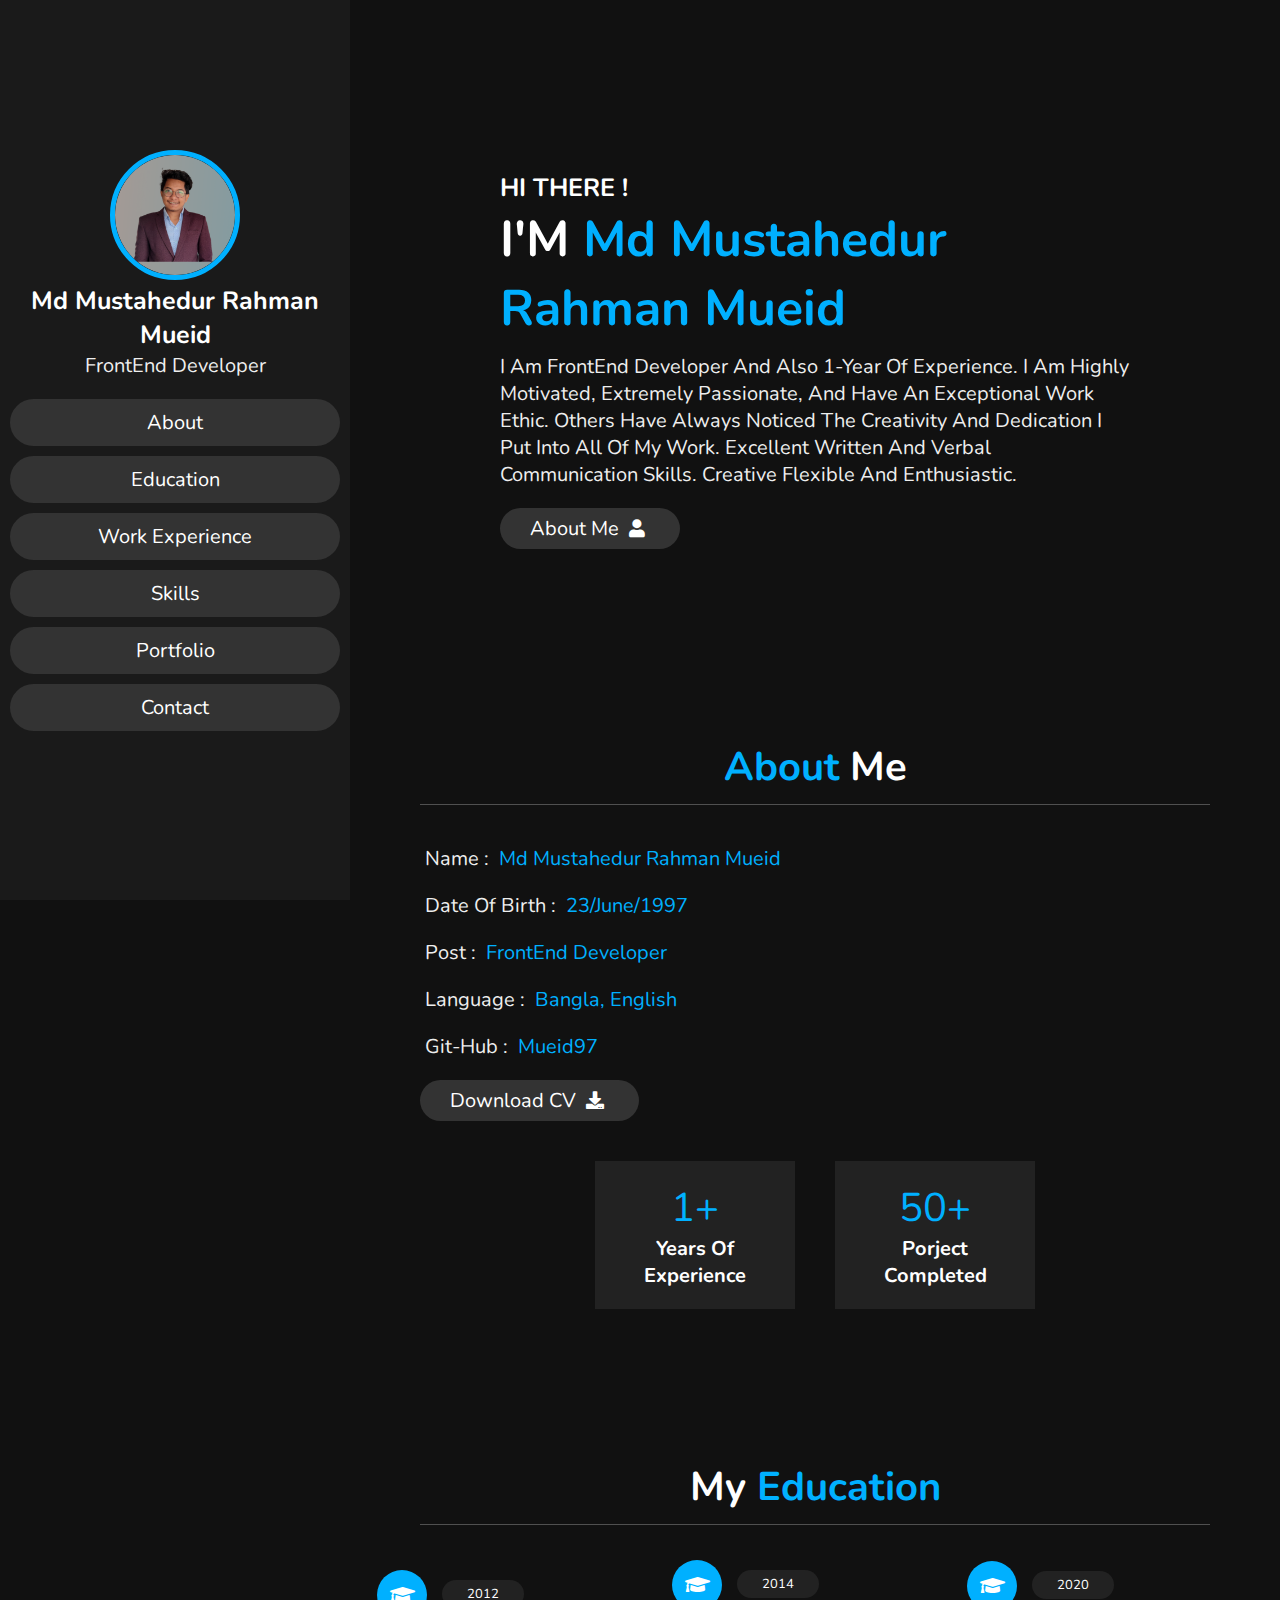
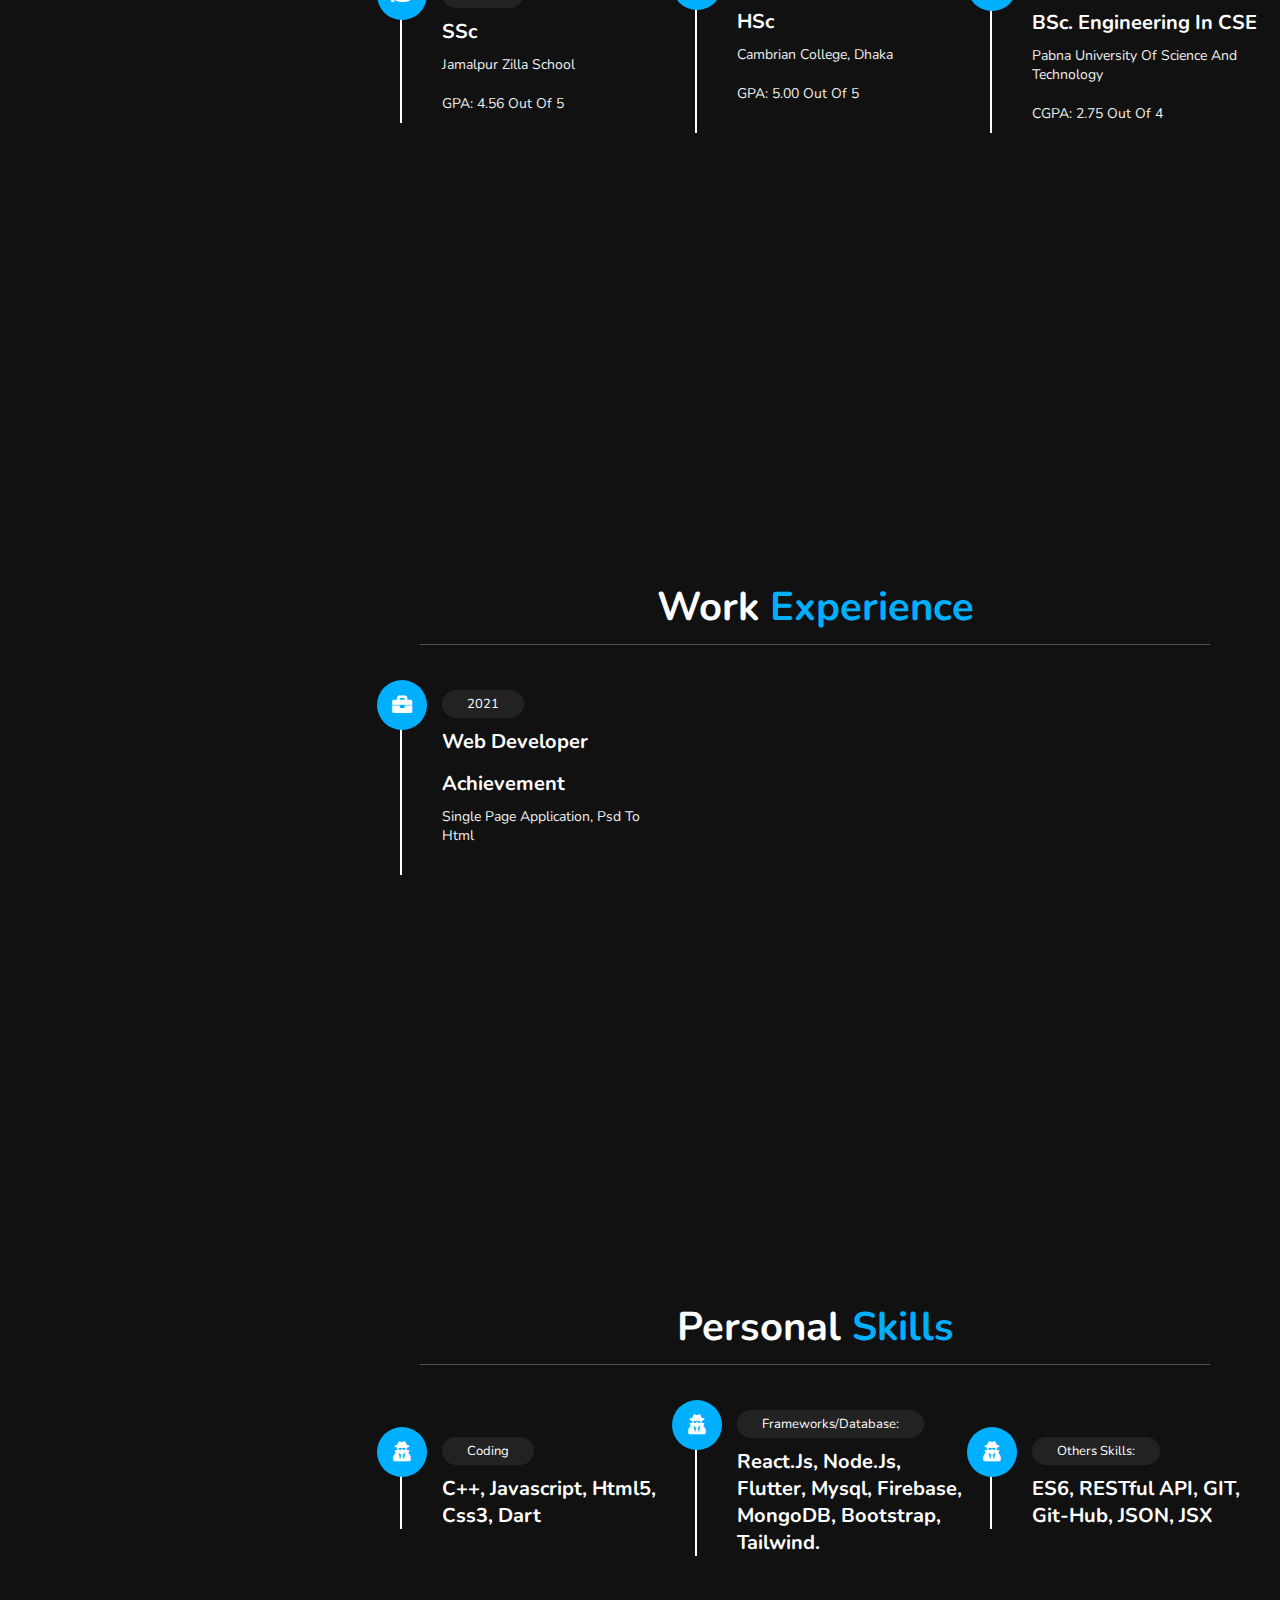
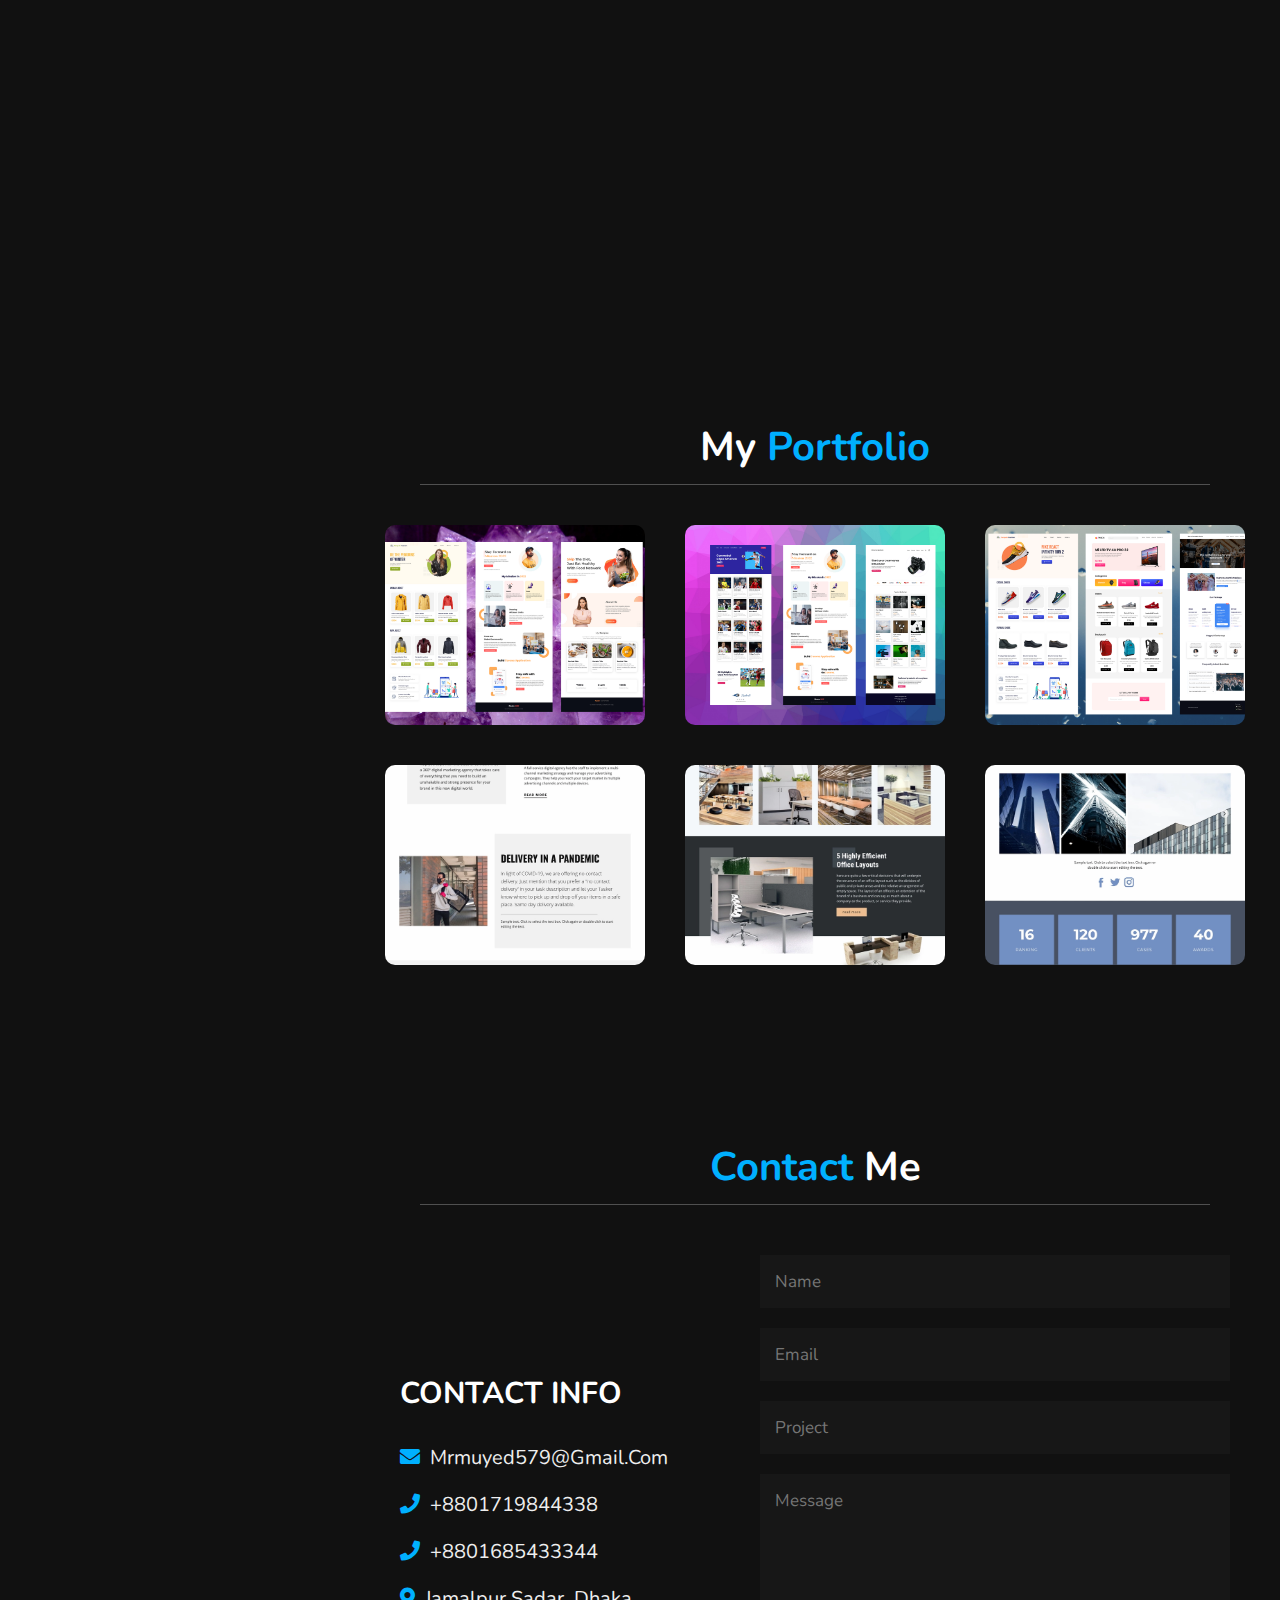
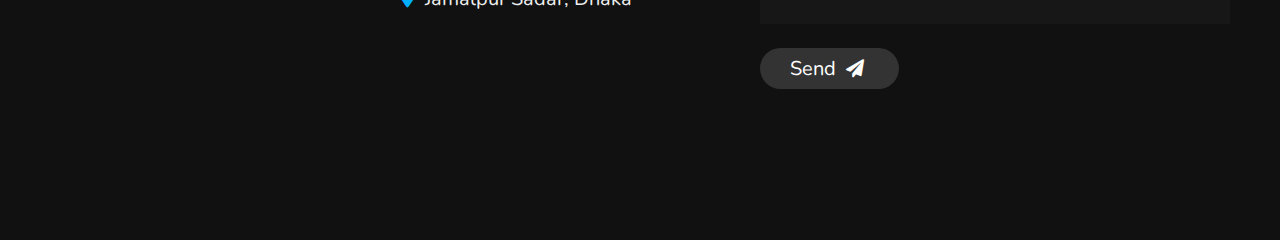
==== index.html @ 0972d4fb "simple protfolio done" ====
<!DOCTYPE html>
<html lang="en">
<head>
    <meta charset="UTF-8">
    <meta name="viewport" content="width=device-width, initial-scale=1.0">
    <title>Portfolio</title>

    <!-- font awesome cdn link  -->
    <link rel="stylesheet" href="https://cdnjs.cloudflare.com/ajax/libs/font-awesome/5.15.2/css/all.min.css">

    <!-- custom css file link  -->
    <link rel="stylesheet" href="css/style.css">

</head>
<body>
    
<!-- header section starts  -->

<header>

    <div class="user">
        <img src="images/shape-4 (1).png" alt="">
        <h3 class="name">Md Mustahedur Rahman Mueid</h3>
        <p class="post">FrontEnd developer</p>
    </div>

    <nav class="navbar">
        <ul>
            <li><a href="#about">about</a></li>
            <li><a href="#education">education</a></li>
            <li><a href="#work">Work experience</a></li>
            <li><a href="#skills">skills</a></li>
            <li><a href="#portfolio">portfolio</a></li>
            <li><a href="#contact">contact</a></li>
        </ul>
    </nav>

</header>

<!-- header section ends -->

<div id="menu" class="fas fa-bars"></div>

<!-- home section starts  -->

<section class="home" id="home">

    <h3>HI THERE !</h3>
    <h1>I'M <span>Md Mustahedur Rahman Mueid</span></h1>
    <p>I am FrontEnd Developer and also 1-year of experience. I am highly motivated, extremely passionate, and have an exceptional work ethic. Others have always noticed the creativity and dedication I put into all of my work. Excellent written and verbal communication skills. Creative flexible and enthusiastic.
    </p>
    <a href="#about"><button class="btn">about me <i class="fas fa-user"></i></button></a>

</section>

<!-- home section ends -->

<!-- about section starts  -->

<section class="about" id="about">

<h1 class="heading"> <span>about</span> me </h1>

<div class="row">

    <div class="info">
        <h3> <span> name : </span>Md Mustahedur Rahman Mueid</h3>
        <h3> <span> Date of Birth : </span> 23/June/1997 </h3>
        <h3> <span> post : </span> FrontEnd developer </h3>
        <h3> <span> language : </span> Bangla, English </h3>
        <h3> <span> Git-Hub : </span> <a href="https://github.com/Mueid97">Mueid97</a></h3>

        <a href="https://drive.google.com/file/d/1OnWCAaMsHZChs_PoecOBY8tFU3v3ATWL/view?usp=sharing"><button class="btn"> download CV <i class="fas fa-download"></i> </button></a>
    </div>

    <div class="counter">

        <div class="box">
            <span>1+</span>
            <h3>years of experience</h3>
        </div>

        <div class="box">
            <span>50+</span>
            <h3>porject completed</h3>
        </div>

    </div>

</div>

</section>

<!-- about section ends -->

<!-- education section starts  -->

<section class="education" id="education">

<h1 class="heading"> my <span>education</span> </h1>

<div class="box-container">

    <div class="box">
        <i class="fas fa-graduation-cap"></i>
        <span>2012</span>
        <h3>SSc</h3>
        <p>Jamalpur Zilla school</p>
        <p>GPA: 4.56 out of 5</p>
    </div>

    <div class="box">
        <i class="fas fa-graduation-cap"></i>
        <span>2014</span>
        <h3>HSc</h3>
        <p>Cambrian college, Dhaka</p>
        <p>GPA: 5.00 out of 5</p>
        <p></p>
    </div>

    <div class="box">
        <i class="fas fa-graduation-cap"></i>
        <span>2020</span>
        <h3>BSc. Engineering in CSE</h3>
        <p>Pabna University of Science and technology</p>
        <p>CGPA: 2.75 out of 4</p>
    </div>

</div>

</section>

<!-- education section ends -->
<section class="education" id="work">
    <h1 class="heading">Work<span> Experience</span> </h1>
    <div class="box-container">
        <div class="box">
            <i class="fas fa-solid fa-briefcase"></i>
            <span>2021</span>
            <h3>Web developer</h3>
            <h3>Achievement</h3>
            <p>single page application, Psd to html</p>
            <p></p>
        </div>
    
        
    </div>
</section>

<section class="education" id="skills">
    <h1 class="heading">Personal<span> Skills</span> </h1>
    <div class="box-container">
        <div class="box">
            <i class="fas fa-solid fa-user-secret"></i>
            <span>Coding</span>
            <h3>C++, javascript, html5, css3, dart</h3>
            
        </div>
        <div class="box">
            <i class="fas fa-solid fa-user-secret"></i>
            <span>Frameworks/Database:</span>
            <h3>React.js, Node.js, Flutter, Mysql,
                Firebase, MongoDB, Bootstrap,
                Tailwind.</h3>
            
        </div>
        <div class="box">
            <i class="fas fa-solid fa-user-secret"></i>
            <span>Others Skills:</span>
            <h3>ES6, RESTful API, GIT, Git-hub, JSON,
                JSX</h3>
            
        </div>
    
        
    </div>
</section>
<!-- portfolio section starts  -->

<section class="portfolio" id="portfolio">

<h1 class="heading"> my <span>portfolio</span> </h1>

<div class="box-container">

    <div class="box">
        <img src="images/Untitled design (2).png" alt="">
    </div>

    <div class="box">
        <img src="images/Untitled design (5).png" alt="">
    </div>

    <div class="box">
        <img src="images/Untitled design (6).png" alt="">
    </div>

    <div class="box">
        <img src="images/my-temp (1).png" alt="">
    </div>

    <div class="box">
        <img src="images/my-temp (4).jpg" alt="">
    </div>

    <div class="box">
        <img src="images/my-temp (5).jpg" alt="">
    </div>

</div>

</section>

<!-- portfolio section ends -->

<!-- contact section starts  -->

<section class="contact" id="contact">

<h1 class="heading"> <span>contact</span> me </h1>

<div class="row">

    <div class="content">

        <h3 class="title">contact info</h3>

        <div class="info">
            <h3> <i class="fas fa-envelope"></i> mrmuyed579@gmail.com</h3>
            <h3> <i class="fas fa-phone"></i> +8801719844338</h3>
            <h3> <i class="fas fa-phone"></i> +8801685433344</h3>
            <h3> <i class="fas fa-map-marker-alt"></i> Jamalpur Sadar, dhaka </h3>
        </div>

    </div>

    <form action="">

        <input type="text" placeholder="name" class="box">
        <input type="email" placeholder="email" class="box">
        <input type="text" placeholder="project" class="box">
        <textarea name="" id="" cols="30" rows="10" class="box message" placeholder="message"></textarea>
        <button type="submit" class="btn"> send <i class="fas fa-paper-plane"></i> </button>

    </form>

</div>

</section>

<!-- contact section ends -->


<!-- scroll top button  -->

<a href="#home" class="top">
    <img src="images/scroll-top-img.png" alt="">
</a>















<!-- jquery cdn link  -->
<script src="https://cdnjs.cloudflare.com/ajax/libs/jquery/3.6.0/jquery.min.js"></script>

<!-- custom js file link  -->
<script src="js/script.js"></script>


</body>
</html>
---- css/style.css ----
@import url('https://fonts.googleapis.com/css2?family=Nunito:wght@200;300;400;600&display=swap');

:root{
    --blue:#00B0FF;
}

*{
    font-family: 'Nunito', sans-serif;
    margin:0; padding:0;
    box-sizing: border-box;
    text-decoration: none;
    outline: none; border:none;
    text-transform: capitalize;
    transition: all .2s linear;
}

*::selection{
    background:var(--blue);
    color:#333;
}

html{
    font-size: 62.5%;
    overflow-x: hidden;
}

html::-webkit-scrollbar{
    width:1.4rem;
}

html::-webkit-scrollbar-track{
    background:#222;
}

html::-webkit-scrollbar-thumb{
    background:var(--blue);
}

body{
    background:#111;
    overflow-x: hidden;
    padding-left: 35rem;
}

section{
    min-height: 80vh;
    padding:1rem;
}

.btn{
    padding:.7rem 3rem;
    background:#333;
    color:#fff;
    cursor: pointer;
    margin-top: 1rem;
    font-size: 2rem;
    border-radius: 5rem;
}

.btn i{
    padding:0 .5rem;
    font-size: 1.8rem;
}

.btn:hover{
    background:var(--blue);
}

.heading{
    text-align: center;
    margin:0 6rem;
    font-size: 4rem;
    padding:1rem;
    border-bottom: .1rem solid #fff4;
    color:#fff;
}

.heading span{
    color:var(--blue);
}

header{
    position: fixed;
    top:0; left:0;
    z-index: 1000;
    height:100%;
    width:35rem;
    background:#1a1a1a;
    display: flex;
    align-items: center;
    justify-content: center;
    flex-flow: column;
    text-align: center;
}

header .user img{
    height:13rem;
    width:13rem;
    border-radius: 50%;
    object-fit: cover;
    margin-bottom: 0;
    border:.5rem solid var(--blue);
}

header .user .name{
    font-size: 2.5rem;
    color:#fff;
}

header .user .post{
    font-size: 2rem;
    color:#eee;
   
}

header .navbar{
    width:100%;
    
}

header .navbar ul{
    list-style: none;
    padding:1rem 1rem;
}


header .navbar ul li a{
    display: block;
    padding:1rem;
    margin:1rem 0;
    background:#333;
    color:#fff;
    font-size: 2rem;
    border-radius: 5rem;
}

header .navbar ul li a:hover{
    background:var(--blue);
}

#menu{
    position: fixed;
    top:2rem; right:2rem;
    background:#333;
    color:#fff;
    cursor: pointer;
    font-size: 2.5rem;
    padding:1rem 1.5rem;
    z-index: 1000;
    display: none;
}

.home{
    display: flex;
    justify-content: center;
    flex-flow: column;
    padding:0 15rem;
}

.home h3{
    font-size: 2.5rem;
    color:#fff;
}

.home h1{
    font-size:5rem;
    color:#fff;
}

.home h1 span{
    color:var(--blue);
}

.home p{
    font-size:2rem;
    color:#eee;
    padding: 1rem 0;
}

.about .row{
    display: flex;
    align-items: center;
    justify-content: center;
    flex-wrap: wrap;
    padding:1rem 0;
}

.about .row .info{
    flex:1 1 48rem;
    padding:2rem 1rem;
    padding-left: 6rem;
}

.about .row .info h3{
    font-size: 2rem;
    color:var(--blue);
    padding:1rem 0;
    font-weight: normal;
}
.about .row .info h3 a{
    font-size: 2rem;
    color:var(--blue);
    padding:1rem 0;
    font-weight: normal;
}

.about .row .info h3 span{
    color:#eee;
    padding:0 .5rem;
}

.about .row .counter{
    flex:1 1 48rem;
    display: flex;
    justify-content: center;
    flex-wrap: wrap;
}

.about .row .counter .box{
    width:20rem;
    background:#222;
    text-align: center;
    padding: 2rem;
    margin:2rem;
}

.about .row .counter .box span{
    font-size: 4rem;
    color:var(--blue);
}

.about .row .counter .box h3{
    font-size: 2rem;
    color:#fff;
}

.education .box-container{
    display: flex;
    align-items: center;
    justify-content: space-between;
    flex-wrap: wrap;
    padding:1rem 0;
    padding-left: 3rem;
}

.education .box-container .box{
    width:27rem;
    margin:4rem 1rem;
    padding-left: 4rem;
    border-left: .2rem solid #fff;
    position: relative;
}

.education .box-container .box span{
    font-size: 1.3rem;
    background:#222;
    color:#fff;
    border-radius: 5rem;
    padding:.5rem 2.5rem;
}

.education .box-container .box h3{
    font-size: 2rem;
    color:#fff;
    padding-top: 1.5rem;
}

.education .box-container .box p{
    font-size: 1.4rem;
    color:#eee;
    padding: 1rem 0;
}

.education .box-container .box i{
    position: absolute;
    top:-1.5rem; left:-2.5rem;
    height:5rem;
    width: 5rem;
    border-radius: 50%;
    line-height: 5rem;
    text-align: center;
    font-size: 2rem;
    color:#fff;
    background:var(--blue);
}

.portfolio .box-container{
    display: flex;
    align-items: center;
    justify-content: center;
    flex-wrap: wrap;
    padding:2rem 0;
}

.portfolio .box-container .box{
    height: 20rem;
    width:26rem;
    border-radius: 1rem;
    margin:2rem;
    overflow: hidden;
    cursor: pointer;
}

.portfolio .box-container .box img{
    height:100%;
    width:100%;
    object-fit: cover;
}

.portfolio .box-container .box:hover img{
    transform: scale(1.2);
}

.contact .row{
    display: flex;
    align-items: center;
    justify-content: center;
    flex-wrap: wrap;
}

.contact .row .content{
    flex:1 1 30rem;
    padding:4rem;
    padding-bottom: 0;
}

.contact .row form{
    flex:1 1 45rem;
    padding:2rem;
    margin:2rem;
    margin-bottom: 4rem;
}

.contact .row form .box{
    padding:1.5rem;
    margin:1rem 0;
    background:#3333;
    color:#fff;
    text-transform: none;
    font-size: 1.7rem;
    width:100%;
}

.contact .row form .box::placeholder{
    text-transform: capitalize;
}

.contact .row form .message{
    height: 15rem;
    resize: none;
}

.contact .row .content .title{
    text-transform: uppercase;
    color:#fff;
    font-size: 3rem;
    padding-bottom: 2rem;
}

.contact .row .content .info h3{
    display: flex;
    align-items: center;
    font-size: 2rem;
    color:#eee;
    padding:1rem 0;
    font-weight: normal;
}

.contact .row .content .info h3 i{
    padding-right: 1rem;
    color:var(--blue);
}

.top{
    position: fixed;
    bottom:7.5rem; right: 2rem;
    z-index: 100;
    display: none;
}



















/* media queries  */

@media (max-width:1200px){

    html{
        font-size: 55%;
    }

    .home{
        padding:1rem 4rem;
    }

}

@media (max-width:991px){

   header{
       left:-120%;
   }

   #menu{
       display: block;
   }

   header.toggle{
    left:0%;
   }

   body{
       padding:0;
   }

}

@media (max-width:768px){

    html{
        font-size: 50%;
    }
 
 }

@media (max-width:400px){

    header{
        width: 100vw;
    }

    .heading{
        margin:0 3rem;
    }

    .about .row .counter .box{
        width: 100%;
    }
 
    .education .box-container .box{
        width:100%;
    }

    .portfolio .box-container .box{
        width:100%;
    }

    .contact .row form{
        margin:3rem 0;
    }

 }
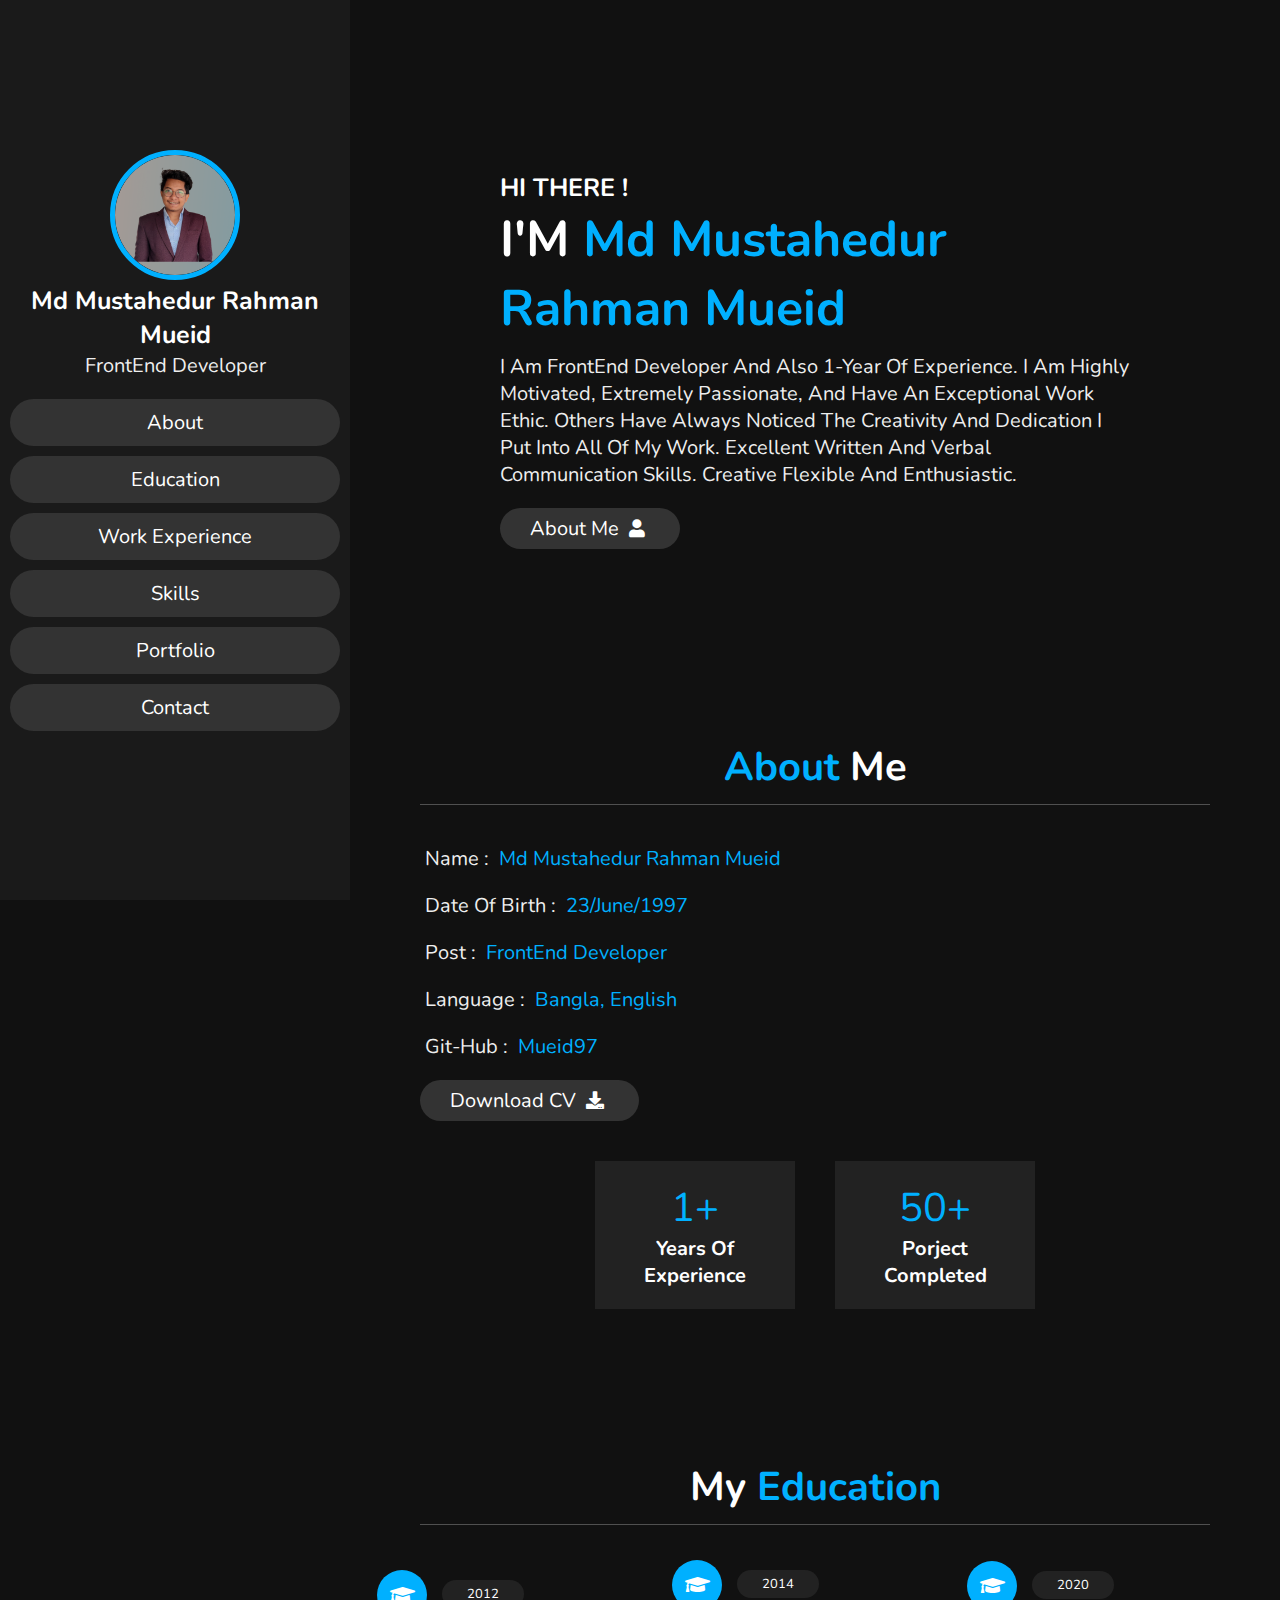
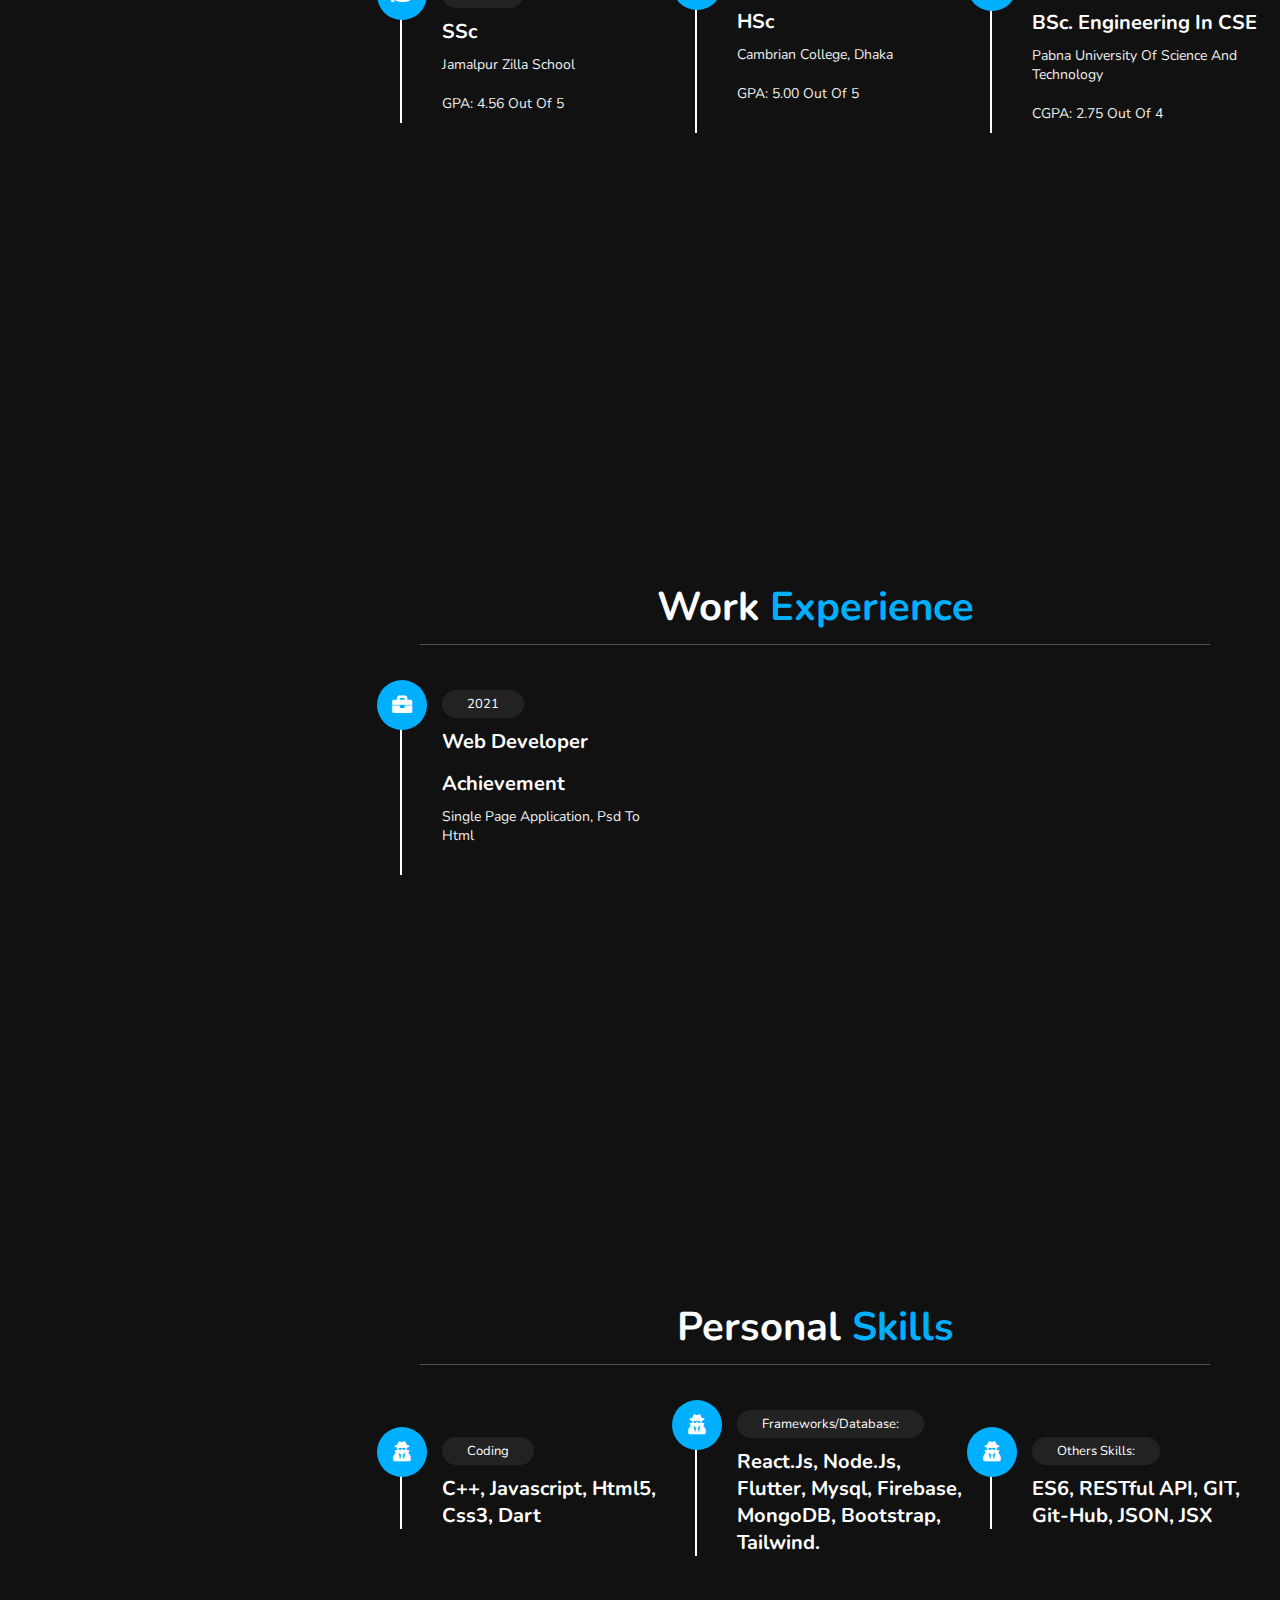
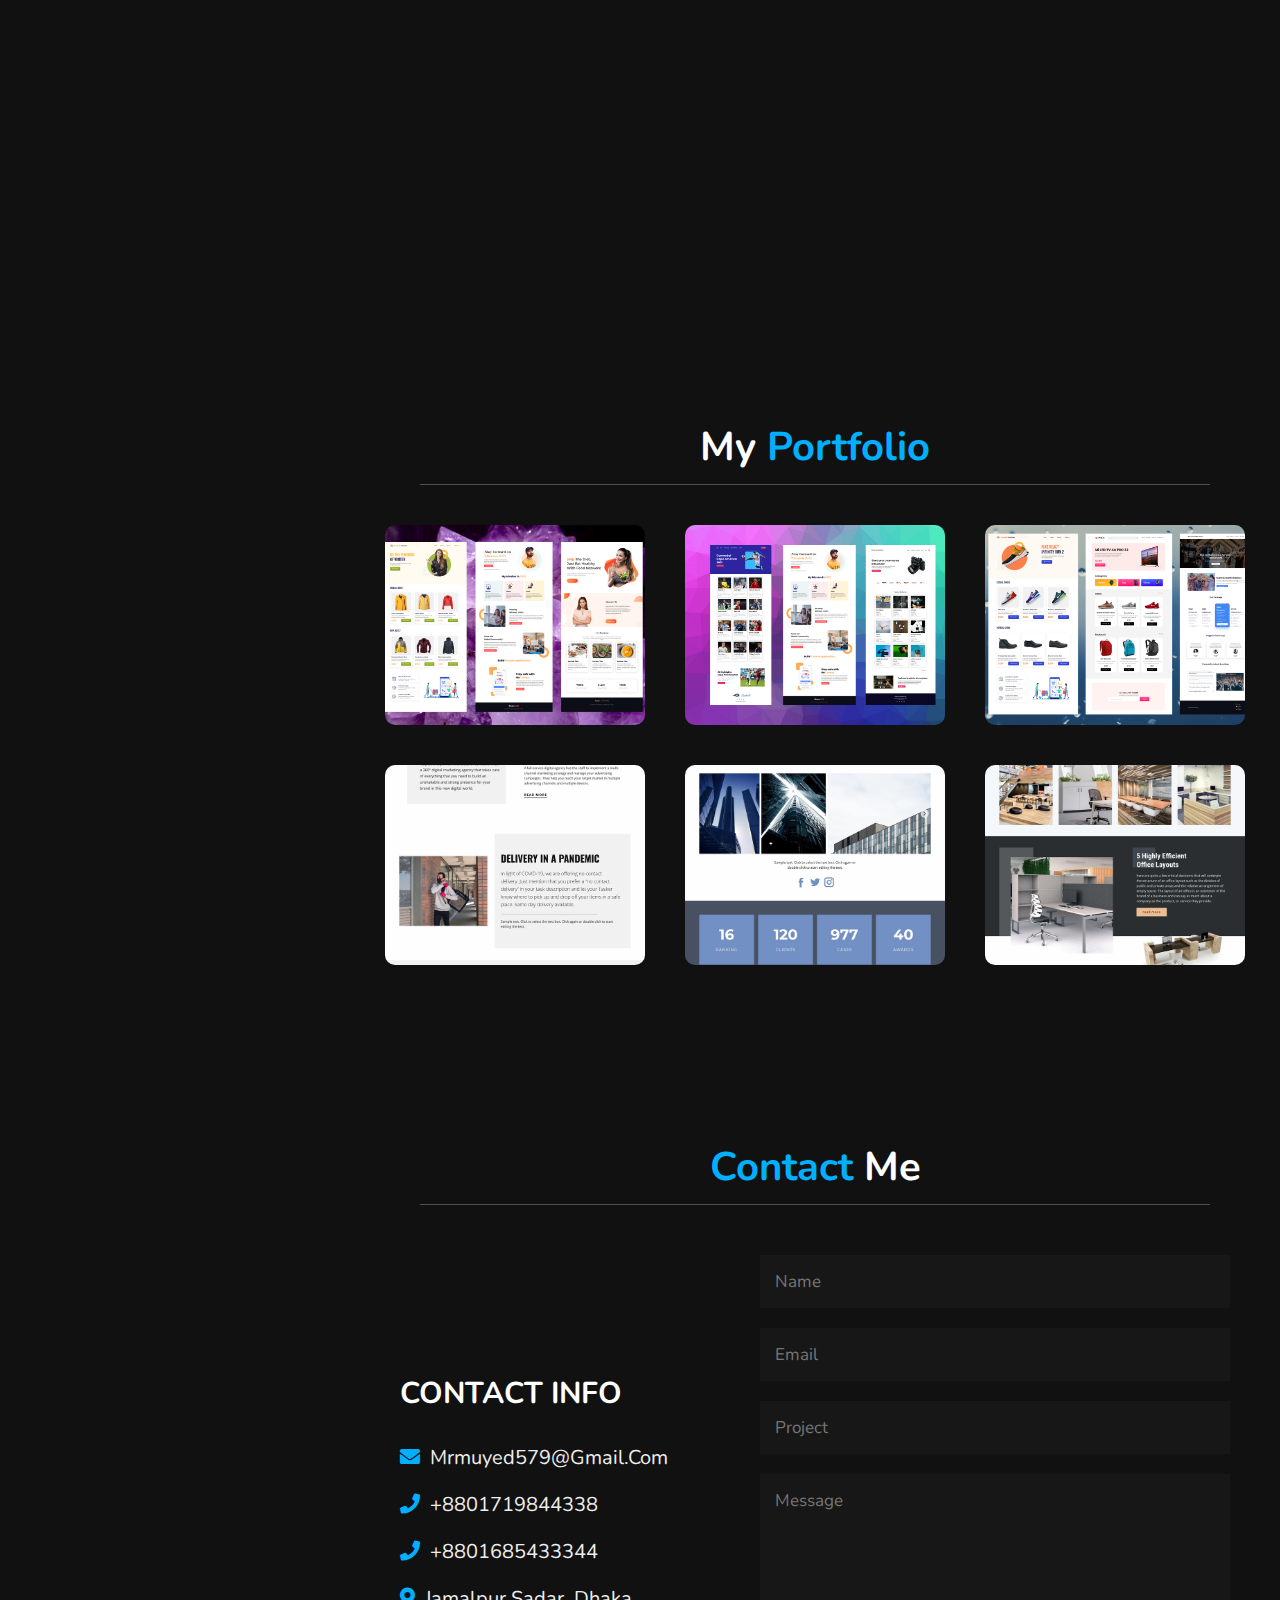
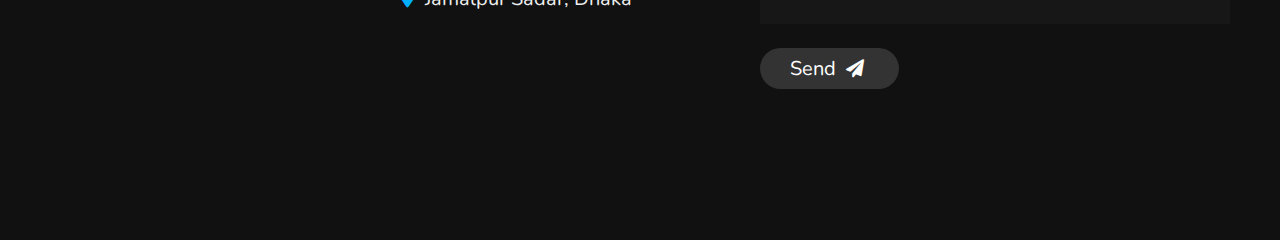
==== commit 8a2d31de: "pic edit" ====
--- a/index.html
+++ b/index.html
@@ -184,27 +184,27 @@
 <div class="box-container">
 
     <div class="box">
-        <img src="images/Untitled design (2).png" alt="">
-    </div>
-
-    <div class="box">
-        <img src="images/Untitled design (5).png" alt="">
-    </div>
-
-    <div class="box">
-        <img src="images/Untitled design (6).png" alt="">
-    </div>
-
-    <div class="box">
-        <img src="images/my-temp (1).png" alt="">
-    </div>
-
-    <div class="box">
-        <img src="images/my-temp (4).jpg" alt="">
-    </div>
-
-    <div class="box">
-        <img src="images/my-temp (5).jpg" alt="">
+        <img src="images/three in one-1.png" alt="">
+    </div>
+
+    <div class="box">
+        <img src="images/three in one-2.png" alt="">
+    </div>
+
+    <div class="box">
+        <img src="images/three in one-3.png" alt="">
+    </div>
+
+    <div class="box">
+        <img src="images/my-temp-1.png" alt="">
+    </div>
+
+    <div class="box">
+        <img src="images/my-temp-2.jpg" alt="">
+    </div>
+
+    <div class="box">
+        <img src="images/my-temp-3.jpg" alt="">
     </div>
 
 </div>
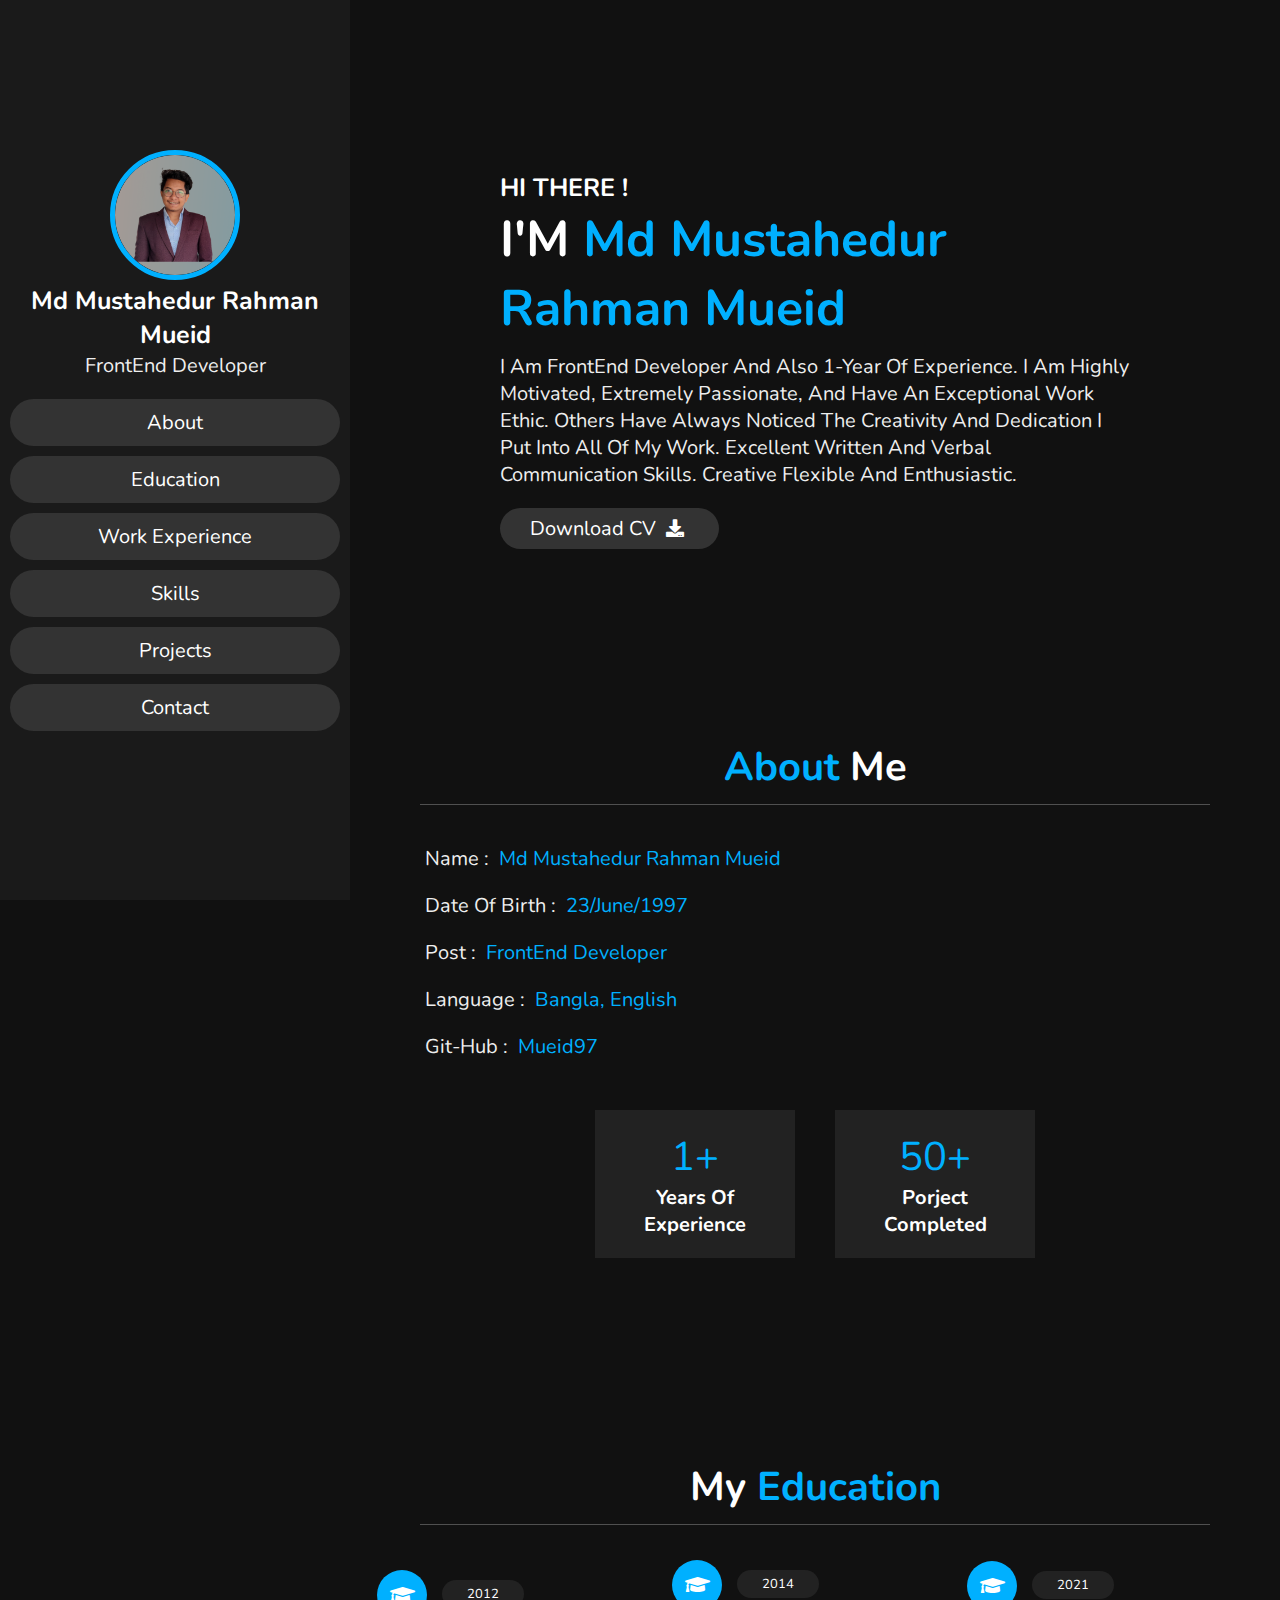
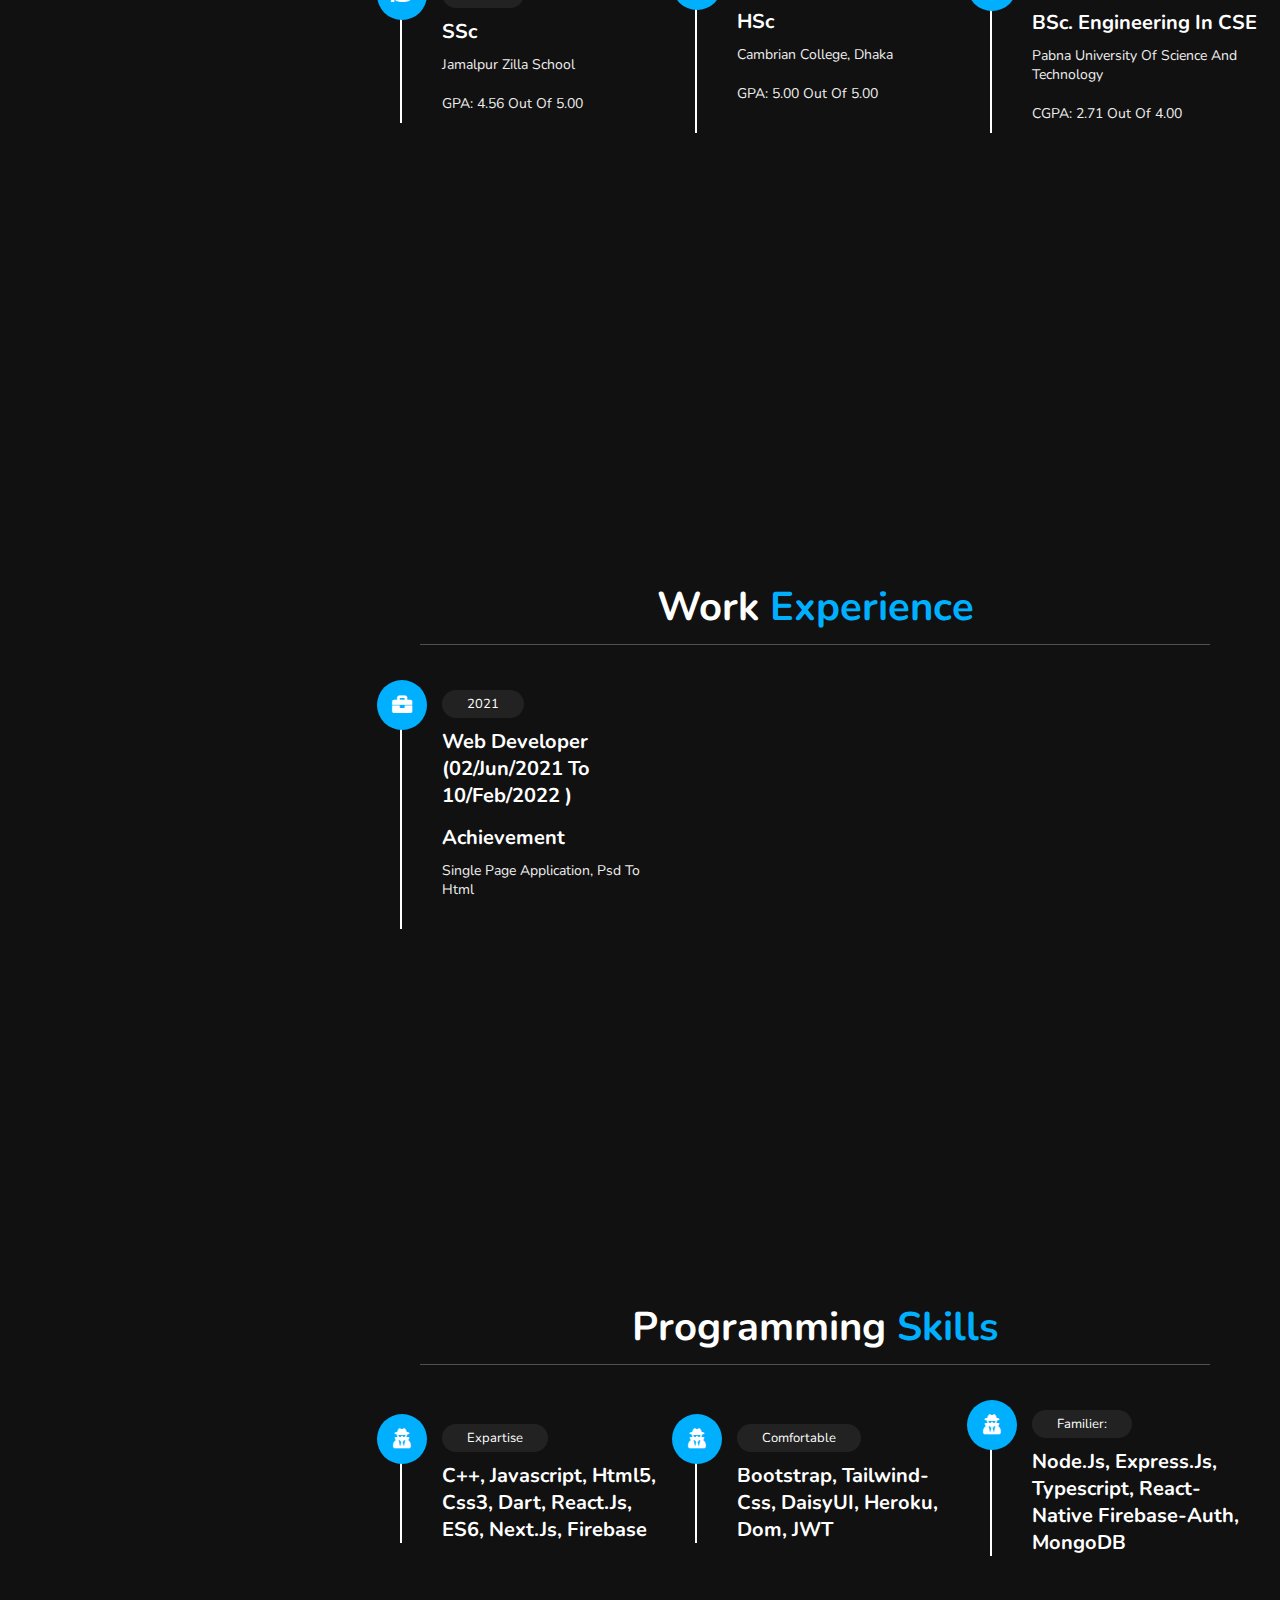
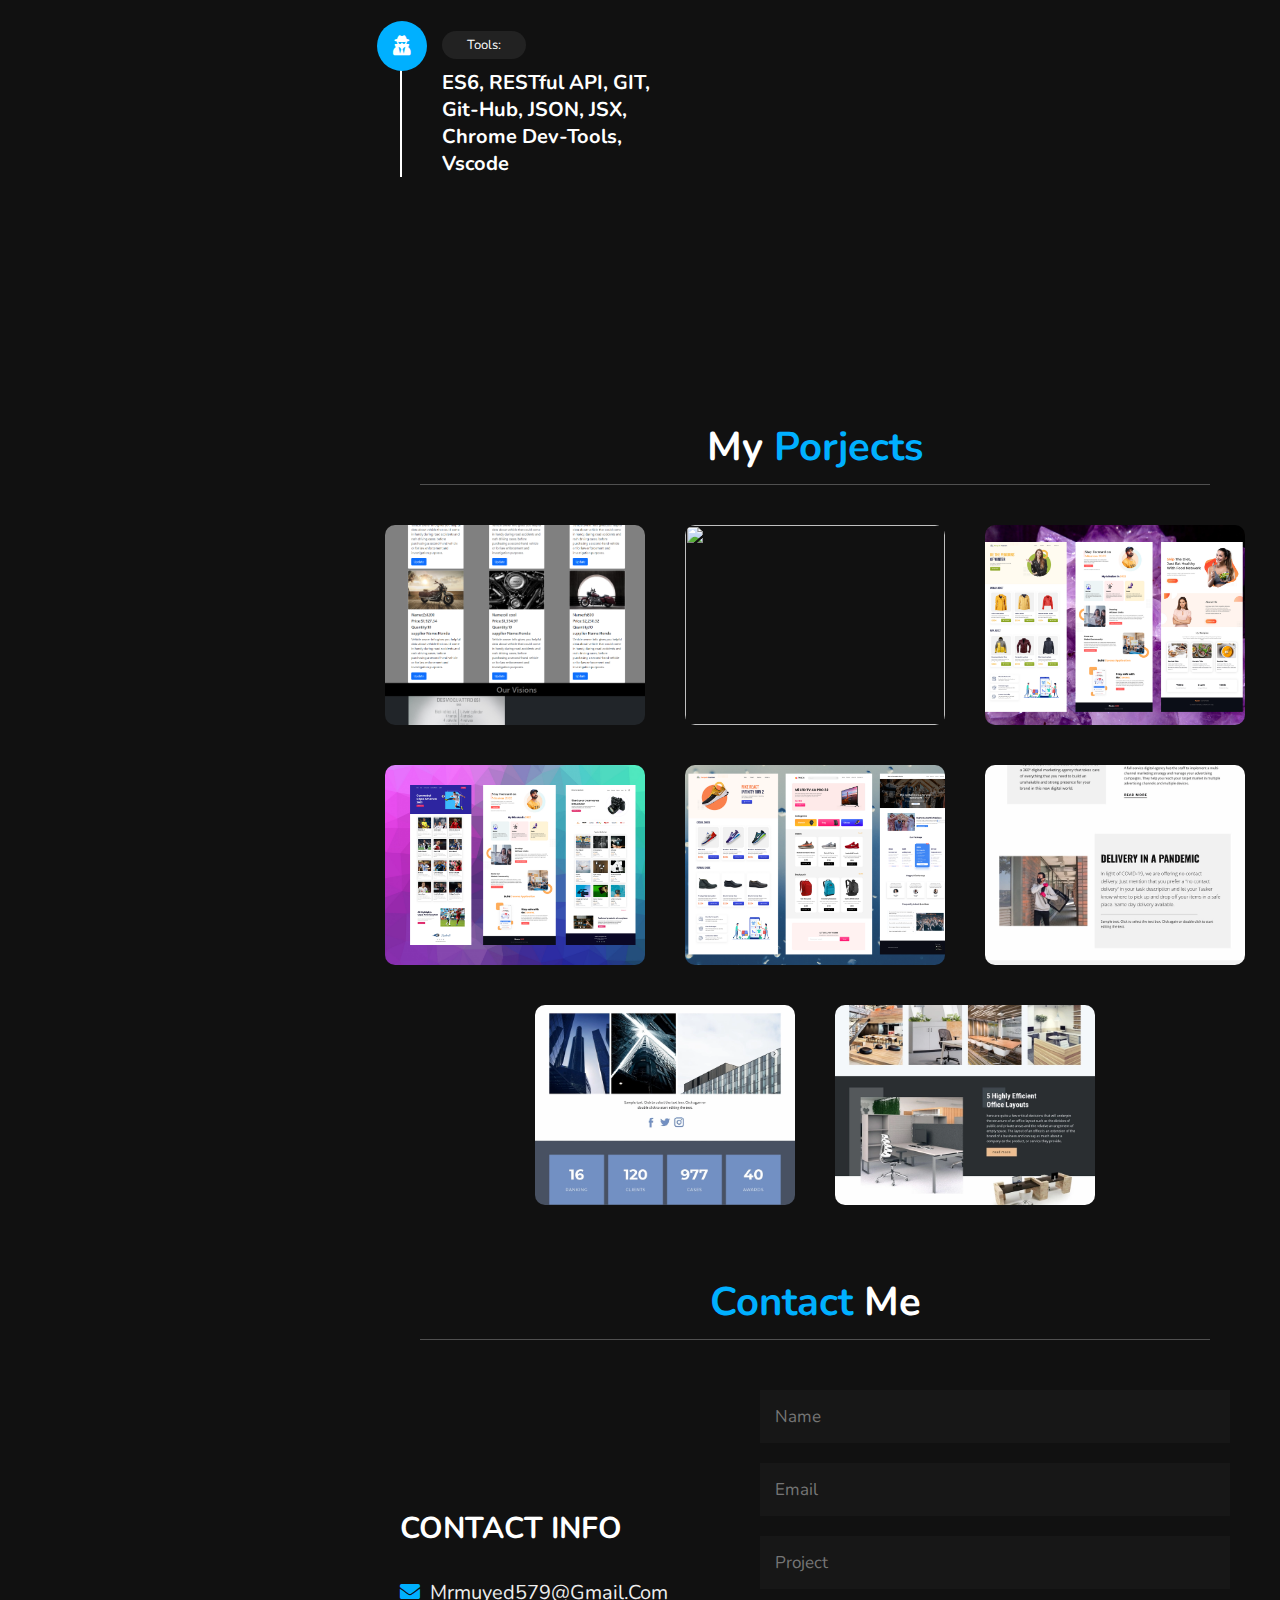
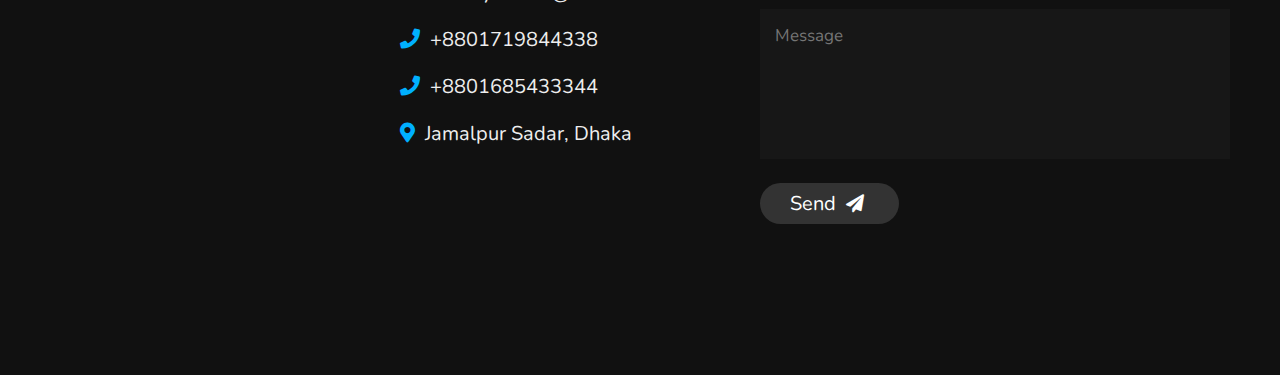
==== commit 4f23fbcc: "added" ====
--- a/index.html
+++ b/index.html
@@ -30,7 +30,7 @@
             <li><a href="#education">education</a></li>
             <li><a href="#work">Work experience</a></li>
             <li><a href="#skills">skills</a></li>
-            <li><a href="#portfolio">portfolio</a></li>
+            <li><a href="#portfolio">Projects</a></li>
             <li><a href="#contact">contact</a></li>
         </ul>
     </nav>
@@ -49,7 +49,7 @@
     <h1>I'M <span>Md Mustahedur Rahman Mueid</span></h1>
     <p>I am FrontEnd Developer and also 1-year of experience. I am highly motivated, extremely passionate, and have an exceptional work ethic. Others have always noticed the creativity and dedication I put into all of my work. Excellent written and verbal communication skills. Creative flexible and enthusiastic.
     </p>
-    <a href="#about"><button class="btn">about me <i class="fas fa-user"></i></button></a>
+    <a href="https://drive.google.com/file/d/10qZ1zNj8pZ-wpwhrKHk3goZtfFOkINk1/view?usp=sharing"><button class="btn"> download CV <i class="fas fa-download"></i> </button></a>
 
 </section>
 
@@ -70,7 +70,7 @@
         <h3> <span> language : </span> Bangla, English </h3>
         <h3> <span> Git-Hub : </span> <a href="https://github.com/Mueid97">Mueid97</a></h3>
 
-        <a href="https://drive.google.com/file/d/1OnWCAaMsHZChs_PoecOBY8tFU3v3ATWL/view?usp=sharing"><button class="btn"> download CV <i class="fas fa-download"></i> </button></a>
+        
     </div>
 
     <div class="counter">
@@ -106,7 +106,7 @@
         <span>2012</span>
         <h3>SSc</h3>
         <p>Jamalpur Zilla school</p>
-        <p>GPA: 4.56 out of 5</p>
+        <p>GPA: 4.56 out of 5.00</p>
     </div>
 
     <div class="box">
@@ -114,16 +114,16 @@
         <span>2014</span>
         <h3>HSc</h3>
         <p>Cambrian college, Dhaka</p>
-        <p>GPA: 5.00 out of 5</p>
+        <p>GPA: 5.00 out of 5.00</p>
         <p></p>
     </div>
 
     <div class="box">
         <i class="fas fa-graduation-cap"></i>
-        <span>2020</span>
+        <span>2021</span>
         <h3>BSc. Engineering in CSE</h3>
         <p>Pabna University of Science and technology</p>
-        <p>CGPA: 2.75 out of 4</p>
+        <p>CGPA: 2.71 out of 4.00</p>
     </div>
 
 </div>
@@ -137,7 +137,7 @@
         <div class="box">
             <i class="fas fa-solid fa-briefcase"></i>
             <span>2021</span>
-            <h3>Web developer</h3>
+            <h3>Web developer (02/jun/2021 to 10/feb/2022 )</h3>
             <h3>Achievement</h3>
             <p>single page application, Psd to html</p>
             <p></p>
@@ -148,27 +148,34 @@
 </section>
 
 <section class="education" id="skills">
-    <h1 class="heading">Personal<span> Skills</span> </h1>
+    <h1 class="heading">Programming<span> Skills</span> </h1>
     <div class="box-container">
         <div class="box">
             <i class="fas fa-solid fa-user-secret"></i>
-            <span>Coding</span>
-            <h3>C++, javascript, html5, css3, dart</h3>
-            
-        </div>
-        <div class="box">
-            <i class="fas fa-solid fa-user-secret"></i>
-            <span>Frameworks/Database:</span>
-            <h3>React.js, Node.js, Flutter, Mysql,
-                Firebase, MongoDB, Bootstrap,
-                Tailwind.</h3>
-            
-        </div>
-        <div class="box">
-            <i class="fas fa-solid fa-user-secret"></i>
-            <span>Others Skills:</span>
+            <span>Expartise</span>
+            <h3>C++, javascript, html5, css3, dart, React.js, ES6, Next.js, firebase</h3>
+            
+        </div>
+        <div class="box">
+            <i class="fas fa-solid fa-user-secret"></i>
+            <span>Comfortable</span>
+            <h3>Bootstrap,
+                Tailwind-Css, DaisyUI, heroku, dom, JWT</h3>
+            
+        </div>
+        <div class="box">
+            <i class="fas fa-solid fa-user-secret"></i>
+            <span>Familier:</span>
+            <h3>Node.js, Express.js, typescript, React-Native
+                Firebase-Auth, MongoDB</h3>
+            
+        </div>
+    
+        <div class="box">
+            <i class="fas fa-solid fa-user-secret"></i>
+            <span>Tools:</span>
             <h3>ES6, RESTful API, GIT, Git-hub, JSON,
-                JSX</h3>
+                JSX, Chrome Dev-Tools, vscode</h3>
             
         </div>
     
@@ -179,22 +186,26 @@
 
 <section class="portfolio" id="portfolio">
 
-<h1 class="heading"> my <span>portfolio</span> </h1>
+<h1 class="heading"> my <span>porjects</span> </h1>
 
 <div class="box-container">
-
-    <div class="box">
-        <img src="images/three in one-1.png" alt="">
-    </div>
-
-    <div class="box">
-        <img src="images/three in one-2.png" alt="">
-    </div>
-
-    <div class="box">
-        <img src="images/three in one-3.png" alt="">
-    </div>
-
+    <div class="box">
+        <a href="https://bikers-app-bd218.web.app/"><img src="images/bikes.png "  alt=""></a>
+    </div>
+    <div class="box">
+        <a href="https://pc-worlds.web.app/"><img src="images/pc-worlds.web.app_.png"  alt=""></a>
+    </div>
+    <div class="box">
+        <a href="https://wedding-hunt.netlify.app"><img src="images/three in one-1.png" alt=""></a>
+    </div>
+    <div class="box">
+        <a href="https://nike-shop-by-mueid.netlify.app"><img src="images/three in one-2.png" alt=""></a>
+    </div>
+    <div class="box">
+        <a href="https://panda-shop-by-mueid.netlify.app"><img src="images/three in one-3.png" alt=""></a>
+    </div>
+
+   
     <div class="box">
         <img src="images/my-temp-1.png" alt="">
     </div>
@@ -206,6 +217,7 @@
     <div class="box">
         <img src="images/my-temp-3.jpg" alt="">
     </div>
+    
 
 </div>
 
@@ -226,7 +238,7 @@
         <h3 class="title">contact info</h3>
 
         <div class="info">
-            <h3> <i class="fas fa-envelope"></i> mrmuyed579@gmail.com</h3>
+            <h3> <i class="fas fa-envelope lowercase "></i> mrmuyed579@gmail.com</h3>
             <h3> <i class="fas fa-phone"></i> +8801719844338</h3>
             <h3> <i class="fas fa-phone"></i> +8801685433344</h3>
             <h3> <i class="fas fa-map-marker-alt"></i> Jamalpur Sadar, dhaka </h3>
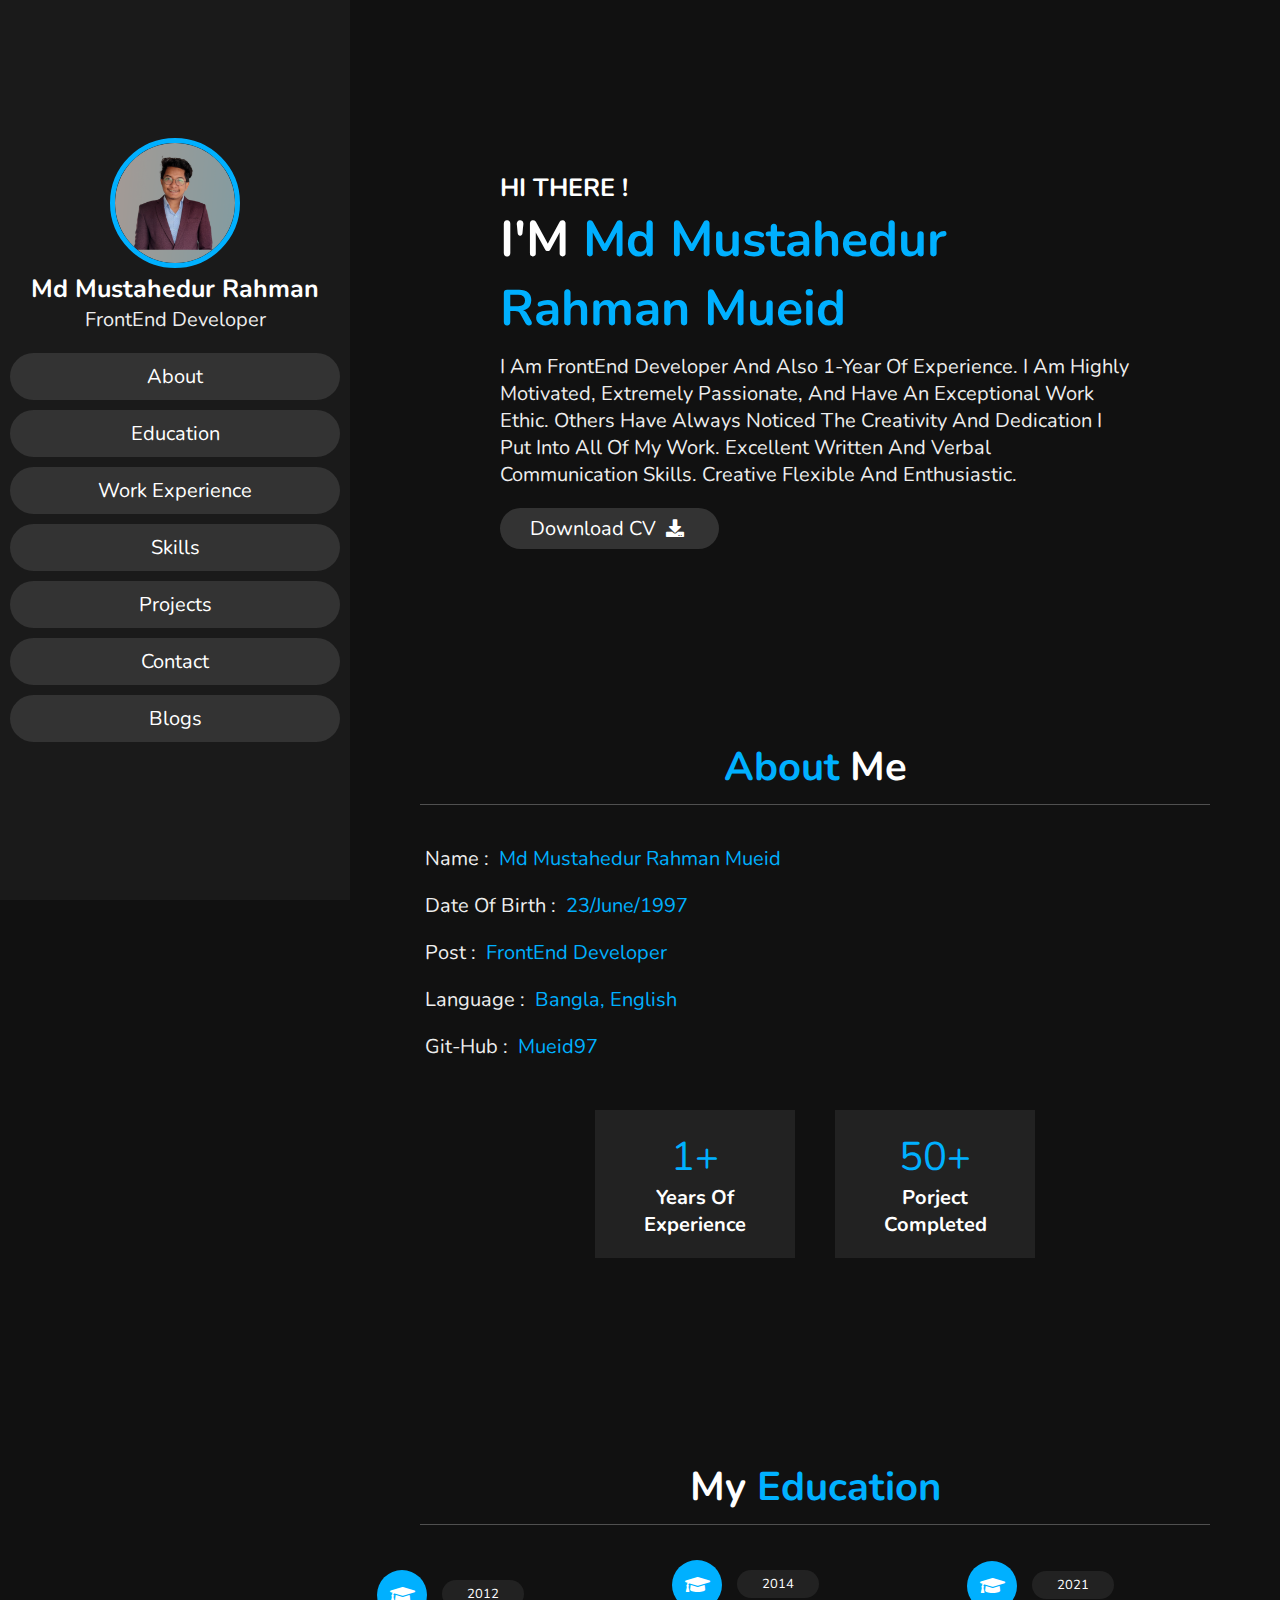
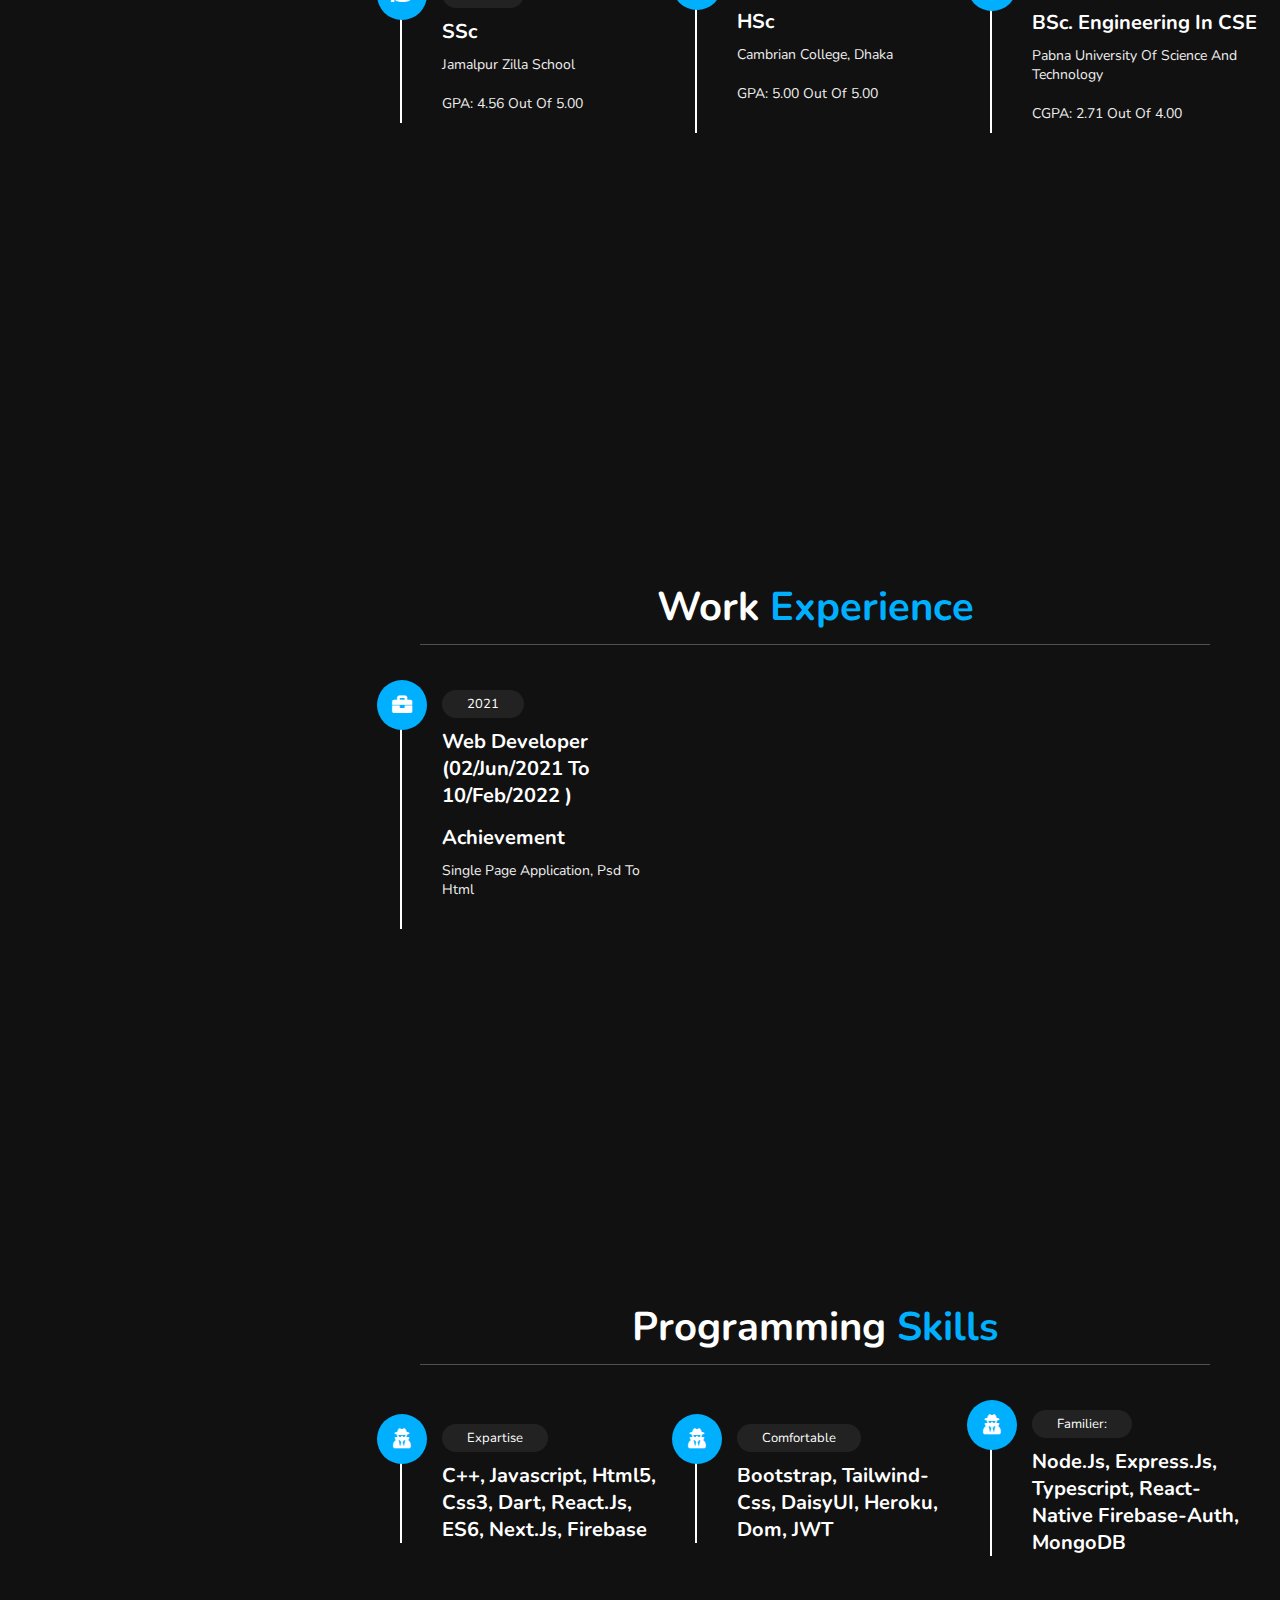
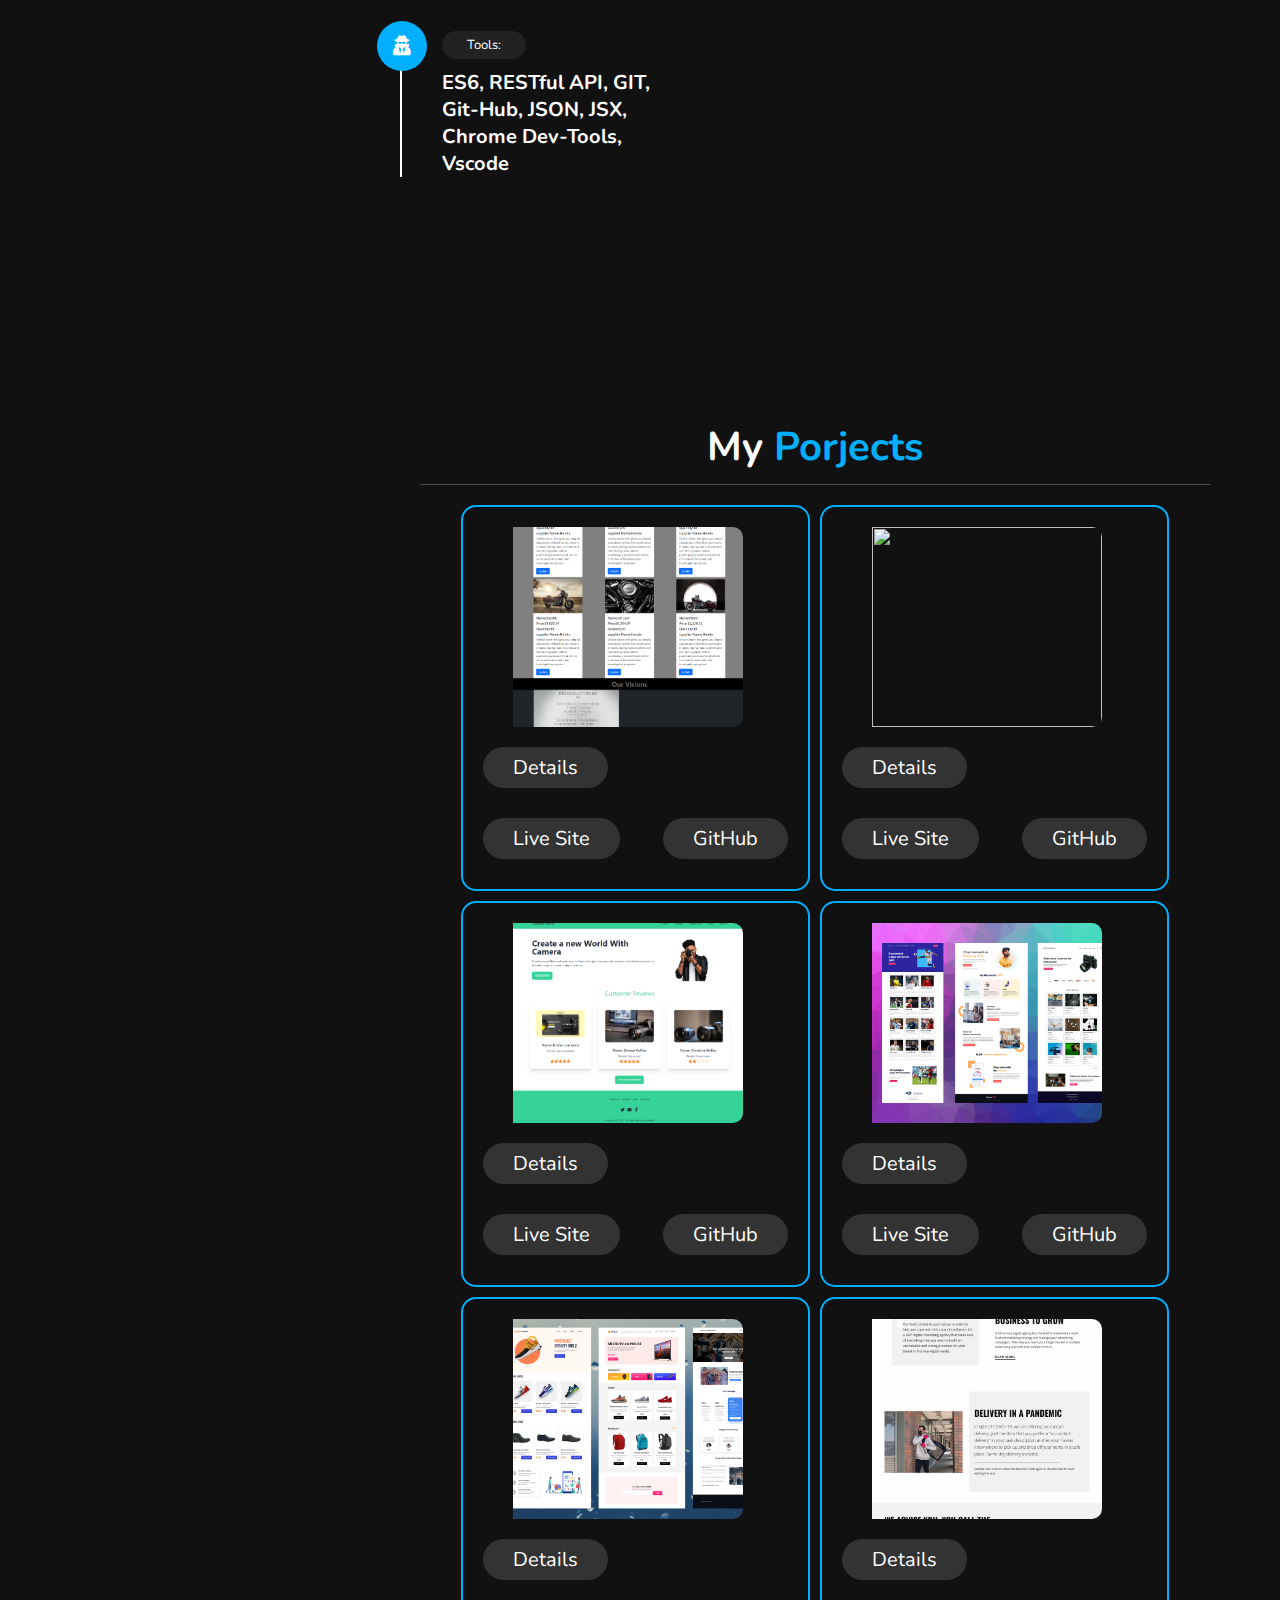
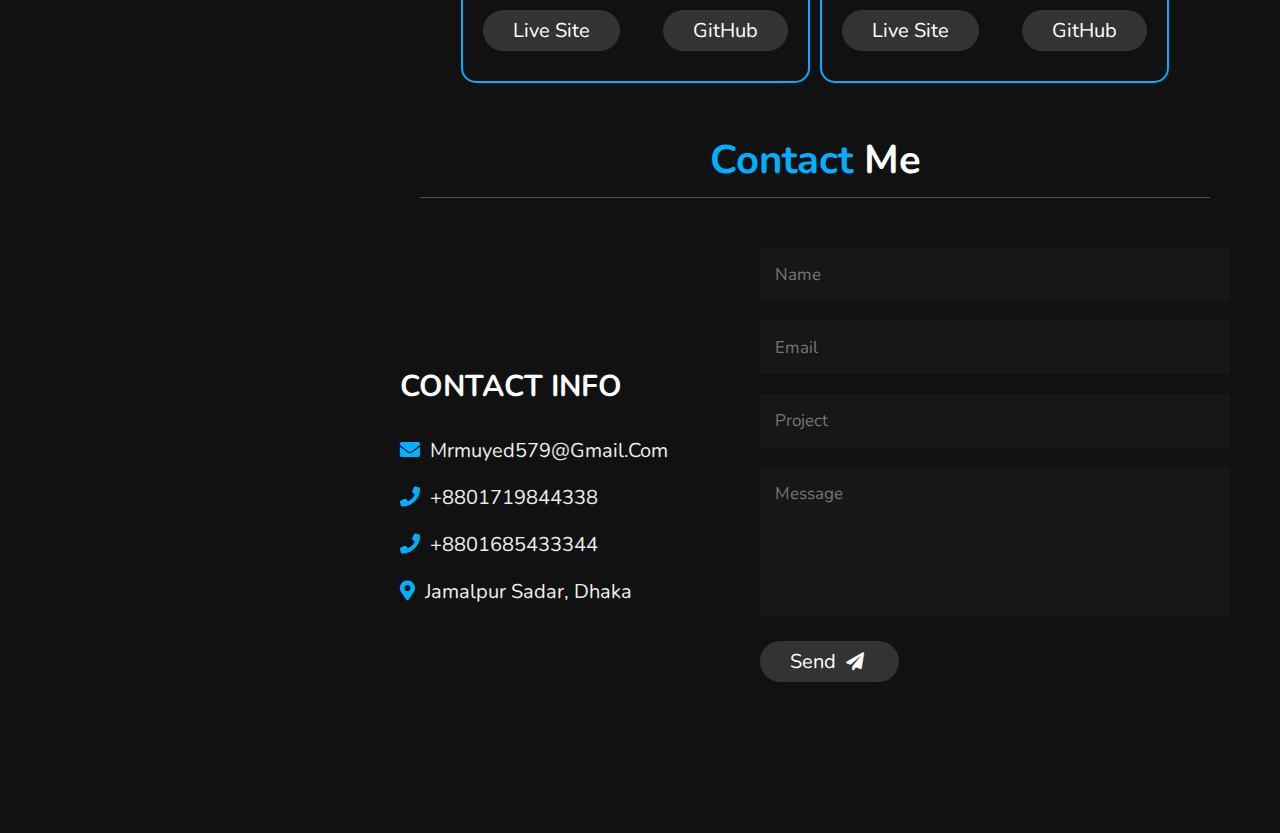
==== commit 5dd03b85: "details add" ====
--- a/index.html
+++ b/index.html
@@ -10,6 +10,7 @@
 
     <!-- custom css file link  -->
     <link rel="stylesheet" href="css/style.css">
+    <link rel="stylesheet" href="detail1.html">
 
 </head>
 <body>
@@ -20,7 +21,7 @@
 
     <div class="user">
         <img src="images/shape-4 (1).png" alt="">
-        <h3 class="name">Md Mustahedur Rahman Mueid</h3>
+        <h3 class="name">Md Mustahedur Rahman</h3>
         <p class="post">FrontEnd developer</p>
     </div>
 
@@ -32,6 +33,7 @@
             <li><a href="#skills">skills</a></li>
             <li><a href="#portfolio">Projects</a></li>
             <li><a href="#contact">contact</a></li>
+            <li><a href="">Blogs</a></li>
         </ul>
     </nav>
 
@@ -189,35 +191,58 @@
 <h1 class="heading"> my <span>porjects</span> </h1>
 
 <div class="box-container">
-    <div class="box">
-        <a href="https://bikers-app-bd218.web.app/"><img src="images/bikes.png "  alt=""></a>
-    </div>
-    <div class="box">
-        <a href="https://pc-worlds.web.app/"><img src="images/pc-worlds.web.app_.png"  alt=""></a>
-    </div>
-    <div class="box">
-        <a href="https://wedding-hunt.netlify.app"><img src="images/three in one-1.png" alt=""></a>
-    </div>
-    <div class="box">
-        <a href="https://nike-shop-by-mueid.netlify.app"><img src="images/three in one-2.png" alt=""></a>
-    </div>
-    <div class="box">
-        <a href="https://panda-shop-by-mueid.netlify.app"><img src="images/three in one-3.png" alt=""></a>
+    <div class="border">
+        <div class="box">
+            <a href="https://bikers-app-bd218.web.app/"><img src="images/bikes.png "  alt=""></a>
+            
+        </div>
+        <a href="detail1.html"><button class="btn details"> Details </button></a> <br> 
+        <a href="https://bikers-app-bd218.web.app/"><button class="btn details"> Live Site</button></a> 
+        <a href="https://github.com/Mueid97/bike-client-site"><button class="btn details"> GitHub </button></a>  
+    </div>
+    
+    <div class="border">
+        <div class="box">
+            <a href="https://pc-worlds.web.app/"><img src="images/pc-worlds.web.app_.png"  alt=""></a>
+        </div>
+        <a href="details2.html"><button class="btn details"> Details </button></a> <br> 
+        <a href="https://pc-worlds.web.app/"><button class="btn details"> Live Site</button></a> 
+        <a href="https://github.com/Mueid97/pc-worlds-client-website"><button class="btn details"> GitHub </button></a>
+    </div>
+    <div class="border">
+        <div class="box">
+            <a href="https://wedding-hunt.netlify.app"><img src="images/camera.png" alt=""></a>
+        </div>
+        <a href="detail3.html"><button class="btn details"> Details </button></a> <br> 
+        <a href="https://wedding-hunt.netlify.app"><button class="btn details"> Live Site</button></a> 
+        <a href="https://github.com/Mueid97/wedding-hunt-responsive-site"><button class="btn details"> GitHub </button></a>
+    </div>
+    <div class="border">
+        <div class="box">
+            <a href="https://nike-shop-by-mueid.netlify.app"><img src="images/three in one-2.png" alt=""></a>
+        </div>
+        <a href="detail4.html"><button class="btn details"> Details </button></a> <br> 
+        <a href="https://nike-shop-by-mueid.netlify.app"><button class="btn details"> Live Site</button></a> 
+        <a href="https://github.com/Mueid97/nike-shop-responsive-website"><button class="btn details"> GitHub </button></a>
+    </div>
+    <div class="border">
+        <div class="box">
+            <a href="https://panda-shop-by-mueid.netlify.app"><img src="images/three in one-3.png" alt=""></a>
+        </div>
+        <a href="detail1.html"><button class="btn details"> Details </button></a> <br> 
+        <a href="https://panda-shop-by-mueid.netlify.app"><button class="btn details"> Live Site</button></a> 
+        <a href="https://github.com/Mueid97/Panda-shop-responsive-website"><button class="btn details"> GitHub </button></a>
     </div>
 
    
-    <div class="box">
-        <img src="images/my-temp-1.png" alt="">
-    </div>
-
-    <div class="box">
-        <img src="images/my-temp-2.jpg" alt="">
-    </div>
-
-    <div class="box">
-        <img src="images/my-temp-3.jpg" alt="">
-    </div>
-    
+    <div class="border">
+        <div class="box">
+            <img src="images/my-temp-1.png" alt="">
+        </div>
+        <a href="detail1.html"><button class="btn details"> Details </button></a> <br> 
+        <a href="https://panda-shop-by-mueid.netlify.app"><button class="btn details"> Live Site</button></a> 
+        <a href="https://github.com/Mueid97/Panda-shop-responsive-website"><button class="btn details"> GitHub </button></a>
+    </div>
 
 </div>
 
--- a/css/style.css
+++ b/css/style.css
@@ -286,11 +286,24 @@
 
 .portfolio .box-container{
     display: flex;
+    gap: 10px;
     align-items: center;
     justify-content: center;
     flex-wrap: wrap;
     padding:2rem 0;
 }
+
+.details{
+   
+    margin: 0 20px 30px 20px;
+    
+}
+
+.border{
+    border: 2px solid var(--blue);
+    border-radius: 15px;
+}
+
 
 .portfolio .box-container .box{
     height: 20rem;
@@ -299,6 +312,7 @@
     margin:2rem;
     overflow: hidden;
     cursor: pointer;
+    padding-left: 30px;
 }
 
 .portfolio .box-container .box img{
@@ -435,6 +449,7 @@
     html{
         font-size: 50%;
     }
+    
  
  }
 
@@ -460,6 +475,16 @@
         width:100%;
     }
 
+    .detailItems img{
+     width: 200px;
+     height: 400px;
+    }
+
+    .detailPoint p{
+        text-align: center;
+    }
+    
+
     .contact .row form{
         margin:3rem 0;
     }
